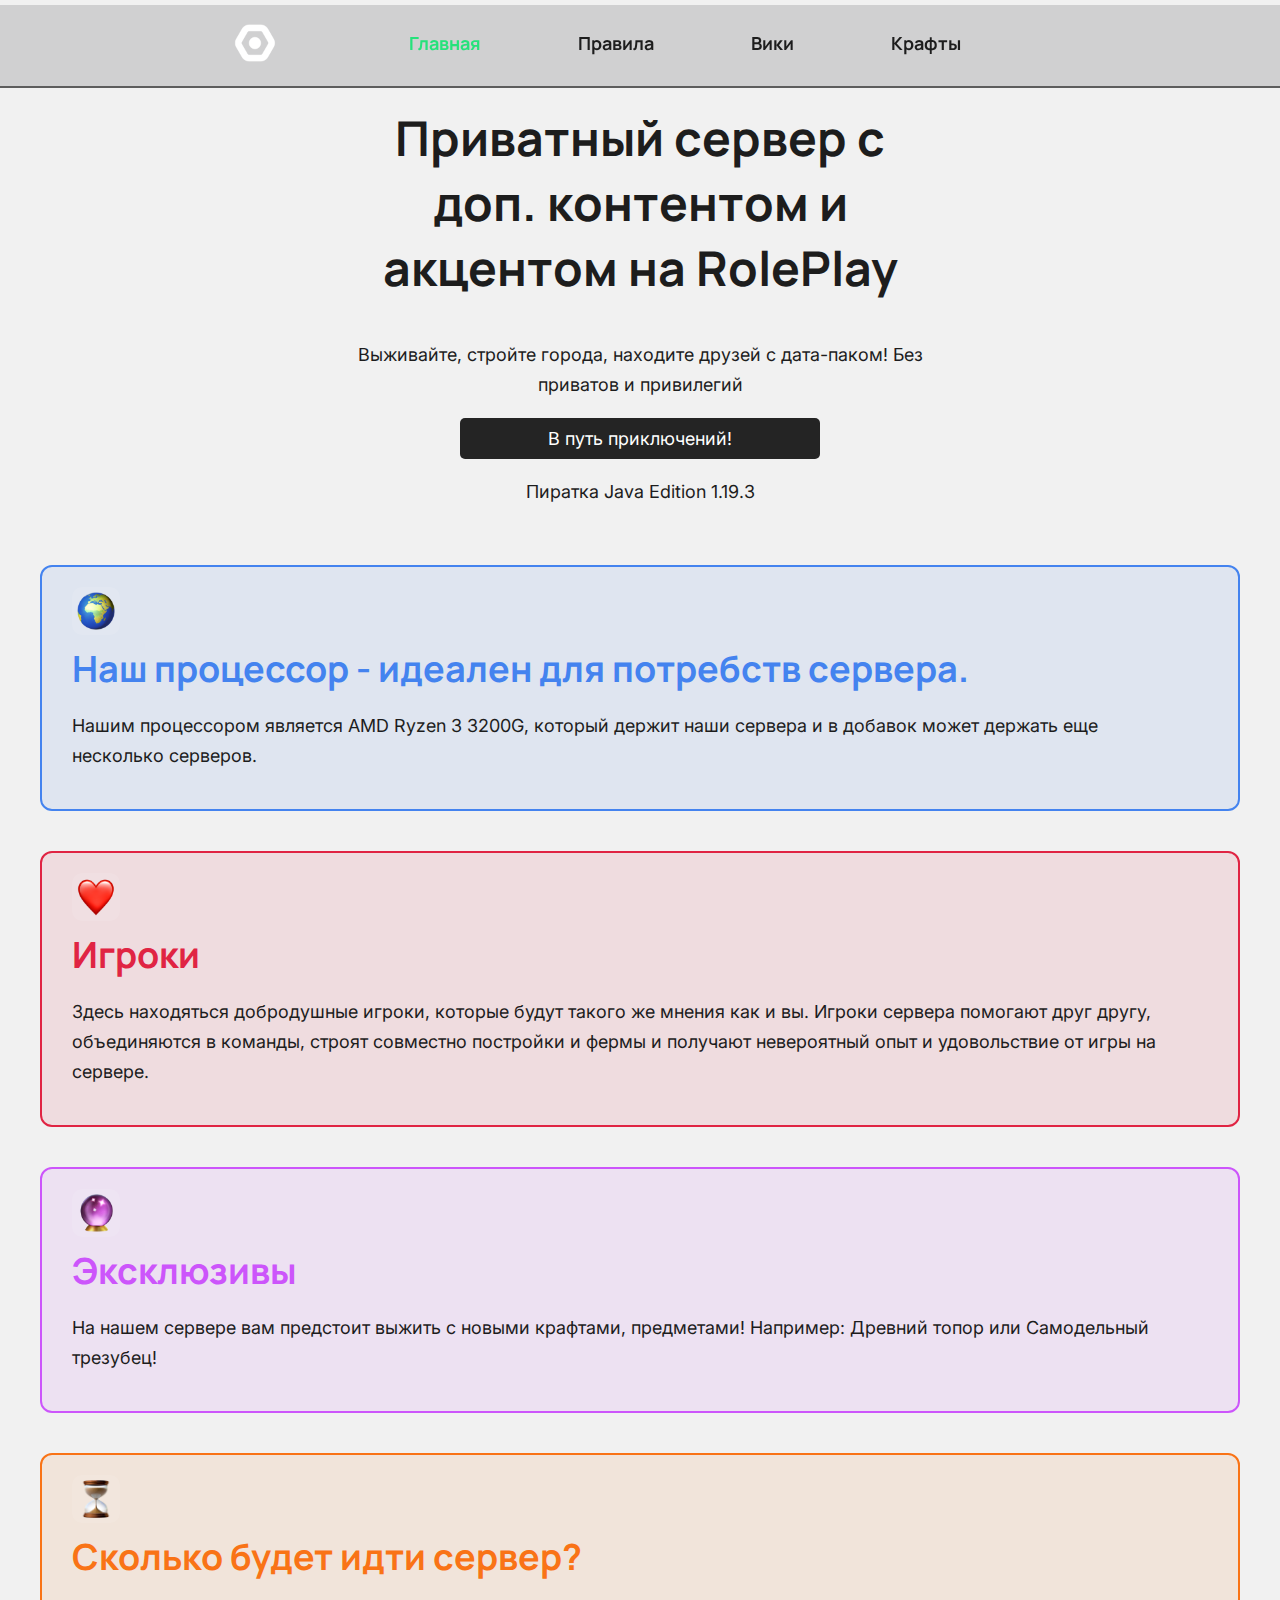
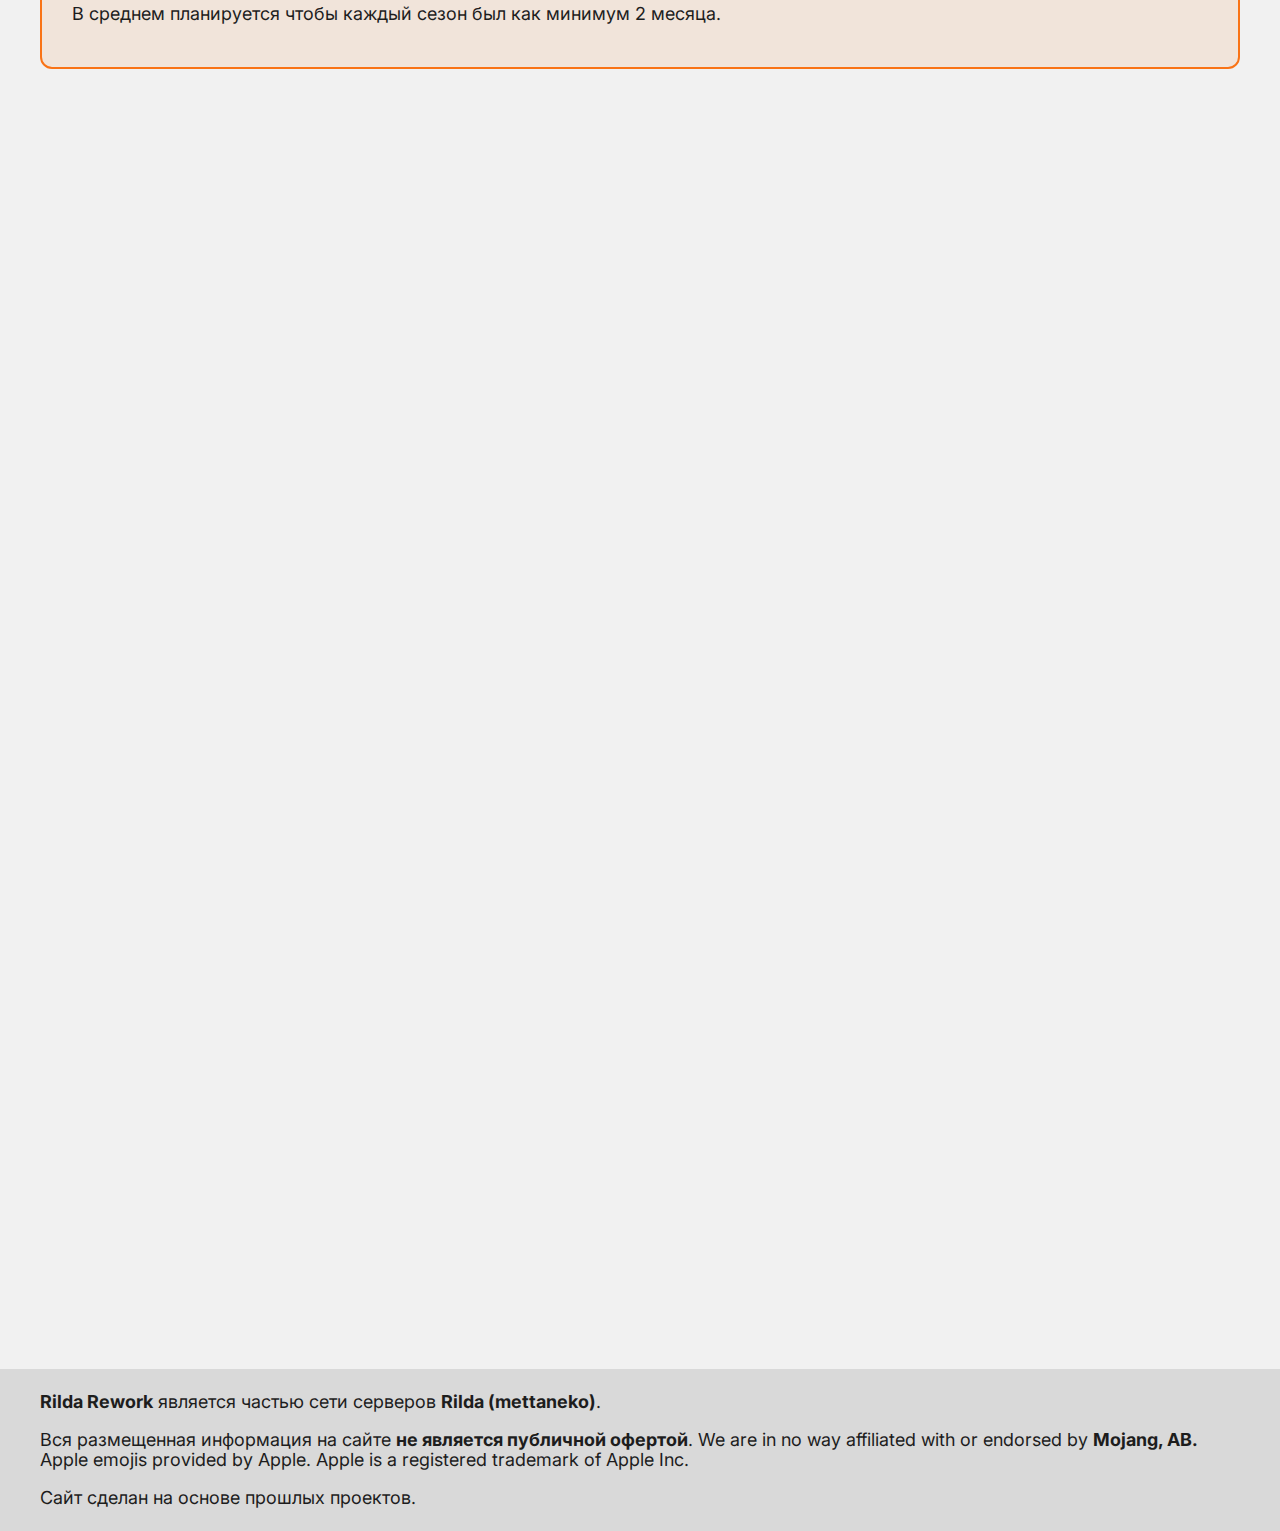
==== index.html @ 65abb3f5 "Update index.html" ====
<!DOCTYPE html>
<html lang="ru">
<head>
    <meta http-equiv="X-UA-Compatible" content="IE=edge">
    <meta name="viewport" content="width=device-width, initial-scale=1.0">
    <meta charset="UTF-8">
    <title>Приватный сервер • Rilda Rework</title>
    <meta name="description" content="Выживайте, стройте города, находите друзей с дата-паком! Без приватов и привилегий">
    <meta name="keywords" content="приватный приватные сервер сервера minecraft майнкрафт майнкрафту plasmo rp рпсервера рп датапак дата пак nautilus Rilda Rework mettaneko mttnk меттанеко мэттанеко">
    <link rel="shortcut icon" href="/img/it_2.ico" type="image/x-icon">
    <!--<link href="/css/darktheme.css" rel="stylesheet" id="theme-link">-->
    <link href="/css/darktheme.css" rel="stylesheet" id="theme-link">
</head>
<body>

    <header class="mainheader">
        <div class="container">
         
            <img class="logo" src="img/logo_dark.png">

          
          <nav class="mainnav">
              <ul>
                  <li><a href=" " class="text"><span>Главная</span></a></li>
                   
                  <li><a href="rules">Правила</a></li>
                  <li><a href="wiki">Вики</a></li>
                  <li><a href="crafts">Крафты</a></li>
                  <!--<button class="switchMode">Изменить тему</button>-->
              </ul>
          </nav>
        </div>
        <div id="prgsBar1"></div>
        <div id="prgsBar2"></div>
      </header>
    <main>
        <div class="containerC">
            <section>
                <h1 class="text" id="mainname">Приватный сервер с доп. контентом и акцентом на RolePlay</h1>
            
            <p class="text">Выживайте, стройте города, находите друзей с дата-паком! Без приватов и привилегий</p>
            <a href="https://discord.gg/9Wxq8nXWvS" class="btna">В путь приключений!</a>
            <p>Пиратка Java Edition 1.19.3</p>
            
        </section>
        </div>
        <div class="container">
            
        <section>
            <div class="containerD blue">
                <img src="/img/earth.png" class="sticker" alt="">
                <h2 class="bluetxt"><span>Наш процессор - идеален для потребств сервера.</span></h2>
            <p>Нашим процессором является AMD Ryzen 3 3200G, который держит наши сервера и в добавок может держать еще несколько серверов.</p>
            </div>
        </section>
        <section>
            <div class="containerD red">
                <img src="/img/heart.png" class="sticker" alt="">
            <h2 class="redtxt"><span>Игроки</span></h2>
            <p>Здесь находяться добродушные игроки, которые будут такого же мнения как и вы. Игроки сервера помогают друг другу, объединяются в команды, строят совместно постройки и фермы и получают невероятный опыт и удовольствие от игры на сервере.</p>
            </div>
        </section>
        <section>
            <div class="containerD purple">
                <img src="/img/crystal-ball.png" class="sticker" alt="">
            <h2 class="purpletxt"><span>Эксклюзивы</span></h2>
            <p>На нашем сервере вам предстоит выжить с новыми крафтами, предметами! Например: Древний топор или Самодельный трезубец!</p>
            </div>
        </section>
        <section>
            <div class="containerD orange">
                <img src="/img/hourglass.png" class="sticker" alt="">
            <h2 class="orangetxt"><span>Сколько будет идти сервер?</span></h2>
            <p>В среднем планируется чтобы каждый сезон был как минимум 2 месяца.</p>
            </div>
        </section>
        </div>
    </main>
    <footer class="fo0ter">
        <div class="container">
            
            <p><strong>Rilda Rework</strong> является частью сети серверов <strong>Rilda (mettaneko)</strong>.</p>
            <p>Вся размещенная информация на сайте <strong>не является публичной офертой</strong>. We are in no way affiliated with or endorsed by <strong>Mojang, AB.</strong> Apple emojis provided by Apple. Apple is a registered trademark of Apple Inc.</p>
            <p>Сайт сделан на основе прошлых проектов.</p>
        </div>
        
    </footer>
    <script src="/js/script.js"></script>
    <script src="/js/theme.js"></script>
</body>
</html>
---- css/darktheme.css ----
@import url('https://fonts.googleapis.com/css2?family=Inter:wght@400;600;700;800&family=Manrope:wght@400;600;700;800&display=swap');

/*

 body
*/
:root {
  --BG_0: #1d1d1d;
  --TXT_0: #f1f1f1;
  --FTR_0: #171717;
  --MENU_0:rgba(23, 23, 26, 0.55);
  --border:2px solid rgb(22, 22, 25);
  --ava: url(/img/logo_dark.png);
}
@media (prefers-color-scheme:light) {
    html:not(._dark) {
        --BG_0: #f1f1f1;
        --TXT_0: #1d1d1d;
        --FTR_0: #d9d9d9;
        --ava: url(/img/logo_light.png);
        --MENU_0: rgba(23, 23, 26, 0.15);
        --border: 2px solid rgb(93, 93, 93);
    }
}

body{
  margin: 0;
    padding-top: 85px;
  font-family: 'Inter', sans-serif;
  background-color: var(--BG_0);
}

  /*
  Прогресс Бар
  */
  #prgsBar1 {
    margin: auto;
    background-color: var(--BG_0);
    position: fixed;
    text-align: center;
    width: auto;
    height: 5px;
    top: 0;
    left: 0;
    right: 0;
  }
#prgsBar2 {
    border-radius: 4px;
    margin: auto;
    background-color: #36cd64;
    width: 0;
    position: fixed;
    text-align: center;
    height: 5px;
    top: 0;
    left: 0;
    right: 0;
  }  
  section{
    padding: 20px 0;
    position: relative;
  }
  /*
  Главная навигация
  */
  .mainnav>ul{
    display: flex;
    list-style: none;
    width: 770px;
    justify-content:space-evenly;
    align-items: center;
    font-weight: 700;
    font-family: 'Manrope', sans-serif;
}
.mainnav>ul li a{
    font-size: 18px;
    font-weight: 700;
    color: var(--TXT_0);
    text-decoration: none;
    transition: 0.1s;
    font-family: 'Manrope', sans-serif;
    border-radius: 8px;
    padding: 3px 8px;
}
.mainnav>ul li a:hover{
    color: #36cd64;
    background-color:rgba(255, 255, 255, 0.1);
}
.mainnav>ul li.active a{
    color: #36cd64;
}

.mainnav>ul li img{
  vertical-align: middle;
    
}

.mainnav>ul button{
  background-color: #1d1d1d;
  font-size: 16px;
  font-weight: 700;
  width: 180px;
  padding: 5px 5px;
  border-radius: 5px;
  border: none;
  cursor: pointer;
  color: var(--TXT_0);
  transition: 0.2s;
}

 /*
 Главный хеадер 
 */
  
  .mainheader{
    background-color: var(--MENU_0);
    padding: 15px 0;
      position: fixed;
      width: 100%;
      top: 0;
      left: 0;
      z-index: 1;
      backdrop-filter: blur(3px);
      border-bottom: var(--border);
  }
  .mainheader>.container{
    display: flex;
    align-items: center;
    justify-content:center;
}
.container{
  width: 1200px;
  margin: auto;
}
.containerC{
  width: 600px;
  margin: auto;
}
  
  
  /*
  Футер
  */
  footer {
    background-color: var(--FTR_0);
    margin-top: 100%;
    padding: 5px 0;
      height: 20%;
        width: 100%;
        bottom: 0;
        right: 0;
        
  }
  .fo0ter >div p{
    font-size: 18px;
    line-height: 20px;
    color: var(--TXT_0);
    text-align:left;
  }
  
  
  
  




  

  
/*  
  label{
      font-size: 16px;
      font-weight: 700;
      display: block;
      margin-bottom: 5px;
      color: #fff;
      
  }
  input[type="text"]{
      border-radius: 5px;
      border: 1px solid white;
      padding: 10px 15px;
      font-size: 16px;
      width: 360px;
      margin-bottom: 15px;
      display: block;
      color: #fff;
  }
*/





 /*
 Кнопки
 
button{
  background-color: #1a1a1a;
  font-size: 16px;
  font-weight: 700;
  width: 360px;
  padding: 10px 15px;
  border-radius: 5px;
  border: none;
  cursor: pointer;
  color: #fff;
  transition: 0.2s;
}
*/

.btna {
  display: block;
  text-align: center;
  margin: 15px auto;
  background-color: rgb(36, 36, 36);
  font-size: 18px;
  width: 360px;
  padding: 10px 15px;
  border-radius: 5px;
  text-decoration: none;
  color: #fff;
  transition: 0.2s;
}
.btna:hover {
  background-color: rgb(27, 174, 93);
}


.videoo {
  width: auto;
  height: auto;
  display: block;
  margin: 0 auto;
}



/*
текст и разделитель
*/
* {
    box-sizing: border-box;
  }

  h1{
    font-size: 48px;
    font-weight: 700;
    margin: 0 0 40px;
    text-align: center;
    color: var(--TXT_0);
    font-family: 'Manrope', sans-serif;
  }

hr {
    margin: 0px auto 0px auto;
    border: 2px solid #36cd64;
    max-width: 300px;
}
h2{
  font-size: 36px;
  font-weight: 700;
  margin: 0px;
  position: relative;
  color: var(--TXT_0);
  text-align: center;
  font-family: 'Manrope', sans-serif;
}

h3{
  font-size: 24px;
  font-weight: 600;
  margin: 10px 0 20px;
  color: var(--TXT_0);
  text-align: center;
  font-family: 'Manrope', sans-serif;
}
  
h4{
  font-size: 18px;
  font-weight: 700;
  color: var(--TXT_0);
  text-align: center;
  font-family: 'Manrope', sans-serif;
}

p{
  font-size: 18px;
  line-height: 30px;
  color: var(--TXT_0);
  text-align: center;
}



/*
 еще больше контейнеров! <3
*/

.containerD h3 {
  text-align: left;
  padding-left: 30px;
  padding-top: 5px;
}
.containerD h4 {
  text-align: left;
  padding-left: 30px;
  padding-top: 5px;
}

.containerD {
  width: 100%;
  height: 100%;
  border-radius: 12px;
  background-color: rgba(48, 48, 48,0.1);
  border: 1px solid rgba(48, 48, 48,0.25);
  align-content: center;
  cursor: default;
}


.containerD h2 {
  text-align: left;
  padding-left: 30px;
  padding-top: 5px;
  padding-bottom: 0px;
  margin-bottom: 0px;
}

.containerD p {
  text-align: left;
  padding-right: 55px;
  padding-left: 30px;
  padding-bottom: 20px;

}
.nopad p {
  text-align: left;
  padding-left: 30px;
  padding-bottom: 0px;

}
.containerD a {
  text-align: left;
  padding-left: 30px;
  padding-bottom: 30px;
  font-size: 18px;
  line-height: 30px;
  color: var(--TXT_0);
  font-family: 'Inter';
  text-decoration: none;
}

.containerD img {
  width: 48px;
  height: 48px;
  padding: 5px;
  margin-left: 30px;
  margin-bottom: 0px;
  margin-top: 20px;
  border-radius: 10px;
  background-color: rgba(255, 255, 255, 0.1);
}
.craft img {
  display: block;
  width: 400px;
  height: 200px;
  border-radius: 28px;
  margin-bottom: 20px;
}

.curspoint {
  cursor: pointer;
}

/*
декор текста
*/
.text span {
  color: #26e27b;
}

.orange {
  background-color: rgba(249, 115, 22,0.1);
  border: 2px solid rgba(249, 115, 22);
}
.red {
  background-color: rgba(224,36,67,0.1);
  border: 2px solid rgba(224,36,67);
}
.blue {
  background-color: rgba(68, 131, 239,0.1);
  border: 2px solid rgba(68, 131, 239);
}
.green {
  background-color: rgba(41,255,137, 0.1);
  border: 2px solid rgba(27, 174, 93);
}
.purple {
  background-color: rgba(204, 85, 251, 0.1);
  border: 2px solid rgba(204, 85, 251);
}
.orangetxt span {
  color: rgb(249, 115, 22);
}
.redtxt span{
  color: rgb(224,36,67);
}
.bluetxt span{
  color: rgb(68, 131, 239);
}
.greentxt span{
  color: rgb(39, 211, 116);
}
.greenback span{
  padding: 2px 10px;
  margin-right: 10px;
  border-radius: 8px;
  background-color: rgb(39, 211, 116);
  color: var(--TXT_0);
}
.greenback>h2 span{
  font-size: 15px;
}
.purpletxt span{
  color: rgb(204, 85, 251);
}


.mini{
  font-size: 15px;
}
.logo{
  width: 50px;
  height: 50px;
}

/*
Адаптация
*/

@media screen and (max-width: 1200px) {
  h1{
    font-size: 34px;
    font-weight: 700;
    margin: 0 0 40px;
    text-align: center;
    color: var(--TXT_0);
    font-family: 'Manrope', sans-serif;
  }

hr {
    margin: 0px auto 0px auto;
    border: 2px solid #36cd64;
    max-width: 300px;
}
h2{
  font-size: 30px;
  font-weight: 700;
  margin: 0 0 40px;
  position: relative;
  color: var(--TXT_0);
  text-align: center;
  font-family: 'Manrope';
}

h3{
  font-family: 'Manrope';
  font-size: 26px;
  font-weight: 600;
  margin: 10px 0 20px;
  color: var(--TXT_0);
  text-align: center;
}
  
h4{
  font-size: 22px;
  font-weight: 600;
  color: var(--TXT_0);
  text-align: center;
  font-family: 'Manrope';
}

p{
  font-size: 18px;
  line-height: 30px;
  color: var(--TXT_0);
  text-align: center;
  font-family: 'Inter';
}

.container{
  width: 600px;
  margin: auto;
}




.mainheader>.container{
    display: flex;
    justify-content: space-between;
    align-items: center;
}
.mainnav>ul{
    display: flex;
    list-style: none;
    width: 600px;

    font-weight: 700;
    font-family: 'Manrope', sans-serif;
}
.mainnav>ul li a{
    font-size: 16px;
    font-weight: 700;
    color: var(--TXT_0);
    text-decoration: none;
    transition: 0.1s;
    font-family: 'Manrope', sans-serif;
}
.mainnav>ul li a:hover{
    color: #36cd64;
}
.mainnav>ul li.active a{
    color: #36cd64;
}

.mainnav>ul li img{
    vertical-align: middle;
    
}


}

@media screen and (max-width: 600px) {
  .craft img {
    display: block;
    width: 300px;
    height: 150px;
    border-radius: 28px;
    margin-bottom: 20px;
  }
  h1{
    font-size: 26px;
    font-weight: 700;
    margin: 0 0 40px;
    text-align: center;
    color: var(--TXT_0);
    font-family: 'Manrope', sans-serif;
  }

hr {
    margin: 0px auto 0px auto;
    border: 2px solid #36cd64;
    max-width: 300px;
}
h2{
  font-size: 20px;
  font-weight: 700;
  margin: 0 0 40px;
  position: relative;
  color: var(--TXT_0);
  text-align: center;
  font-family: 'Manrope', sans-serif;
}

h3{
  font-size: 23px;
  font-weight: 600;
  margin: 10px 0 20px;
  color: var(--TXT_0);
  text-align: center;
  font-family: 'Manrope', sans-serif;
}
  
h4{
  font-size: 12px;
  font-weight: 600;
  color: var(--TXT_0);
  text-align: center;
  font-family: 'Manrope', sans-serif;
}

p{
  font-size: 18px;
  line-height: 30px;
  color: var(--TXT_0);
  text-align: center;
  font-family: 'Inter';
}

.container{
  width: 400px;
  margin: auto;
}




.mainheader>.container{
    display: flex;
    justify-content: space-between;
    align-items: center;
}
.mainnav>ul{
    display: flex;
    list-style: none;
    width: 300px;

    font-weight: 700;
    font-family: 'Manrope', sans-serif;
}
.mainnav>ul li a{
    font-size: 16px;
    font-weight: 700;
    color: var(--TXT_0);
    text-decoration: none;
    transition: 0.1s;
    font-family: 'Manrope', sans-serif;
}
.mainnav>ul li a:hover{
    color: #36cd64;
}
.mainnav>ul li.active a{
    color: #36cd64;
}

.mainnav>ul li img{
    vertical-align: middle;
    
}

.containerC{
  width: 400px;
  margin: auto;
}
.fo0ter >div p{
  font-size: 12px;
  line-height: 15px;
  color: #fff;
  text-align:left;
}

.mini{
  font-size: 12px;
}

.btna {
  display: block;
  text-align: center;
  margin: 15px auto;
  background-color: rgb(36, 36, 36);
  font-size: 16px;
  width: 200px;
  padding: 10px 15px;
  border-radius: 5px;
  text-decoration: none;
  color: #fff;
  transition: 0.2s;
}
}

@media screen and (max-width: 400px) {
  h1{
    font-size: 26px;
    font-weight: 700;
    margin: 0 0 40px;
    text-align: center;
    color: var(--TXT_0);
    font-family: 'Manrope', sans-serif;
  }
  .containerC{
    width: 350px;
    margin: auto;
  }
hr {
    margin: 0px auto 0px auto;
    border: 2px solid #36cd64;
    max-width: 300px;
}
h2{
  font-size: 20px;
  font-weight: 700;
  margin: 0 0 40px;
  position: relative;
  color: var(--TXT_0);
  text-align: center;
  font-family: 'Manrope', sans-serif;
}

h3{
  font-size: 23px;
  font-weight: 600;
  margin: 10px 0 20px;
  color: var(--TXT_0);
  text-align: center;
  font-family: 'Manrope', sans-serif;
}
  
h4{
  font-size: 12px;
  font-weight: 600;
  color: var(--TXT_0);
  text-align: center;
  font-family: 'Manrope', sans-serif;
}

p{
  font-size: 16px;
  line-height: 30px;
  color: var(--TXT_0);
  text-align: center;
  font-family: 'Inter';
}

.container{
  width: 350px;
  margin: auto;
}




.mainheader>.container{
    display: flex;
    justify-content: space-between;
    align-items: center;
}
.mainnav>ul{
    display: flex;
    list-style: none;
    width: 300px;

    font-weight: 700;
    font-family: 'Manrope', sans-serif;
}
.mainnav>ul li a{
    font-size: 16px;
    font-weight: 700;
    color: var(--TXT_0);
    text-decoration: none;
    transition: 0.1s;
    font-family: 'Manrope', sans-serif;
}
.mainnav>ul li a:hover{
    color: #36cd64;
}
.mainnav>ul li.active a{
    color: #36cd64;
}

.mainnav>ul li img{
    vertical-align: middle;
    
}


.fo0ter >div p{
  font-size: 12px;
  line-height: 15px;
  color: #fff;
  text-align:left;
}

.mini{
  font-size: 12px;
}

.btna {
  display: block;
  text-align: center;
  margin: 15px auto;
  background-color: rgb(36, 36, 36);
  font-size: 16px;
  width: 200px;
  padding: 10px 15px;
  border-radius: 5px;
  text-decoration: none;
  color: #fff;
  transition: 0.2s;
}
}


@media screen and (max-width: 200px) {
  h1{
    font-size: 16px;
    font-weight: 700;
    margin: 0 0 40px;
    text-align: center;
    color: var(--TXT_0);
    font-family: 'Manrope', sans-serif;
  }
  .mini{
    font-size: 8px;
  }
hr {
    margin: 0px auto 0px auto;
    border: 2px solid #36cd64;
    max-width: 300px;
}
h2{
  font-size: 12px;
  font-weight: 700;
  margin: 0 0 40px;
  position: relative;
  color: var(--TXT_0);
  text-align: center;
  font-family: 'Manrope', sans-serif;
}

h3{
  font-size: 10px;
  font-weight: 600;
  margin: 10px 0 20px;
  color: var(--TXT_0);
  text-align: center;
  font-family: 'Manrope', sans-serif;
}
  
h4{
  font-size: 12px;
  font-weight: 600;
  color: var(--TXT_0);
  text-align: center;
  font-family: 'Manrope', sans-serif;
}

p{
  font-size: 8px;
  line-height: 10px;
  color: var(--TXT_0);
  text-align: center;
}

.container{
  width: 100px;
  margin: auto;
}

.fo0ter >div p{
  font-size: 8px;
  line-height: 10px;
  color: #fff;
  text-align:left;
}
.containerC{
  width: 100px;
  margin: auto;
}
}
---- css/darktheme.css ----
@import url('https://fonts.googleapis.com/css2?family=Inter:wght@400;600;700;800&family=Manrope:wght@400;600;700;800&display=swap');

/*

 body
*/
:root {
  --BG_0: #1d1d1d;
  --TXT_0: #f1f1f1;
  --FTR_0: #171717;
  --MENU_0:rgba(23, 23, 26, 0.55);
  --border:2px solid rgb(22, 22, 25);
  --ava: url(/img/logo_dark.png);
}
@media (prefers-color-scheme:light) {
    html:not(._dark) {
        --BG_0: #f1f1f1;
        --TXT_0: #1d1d1d;
        --FTR_0: #d9d9d9;
        --ava: url(/img/logo_light.png);
        --MENU_0: rgba(23, 23, 26, 0.15);
        --border: 2px solid rgb(93, 93, 93);
    }
}

body{
  margin: 0;
    padding-top: 85px;
  font-family: 'Inter', sans-serif;
  background-color: var(--BG_0);
}

  /*
  Прогресс Бар
  */
  #prgsBar1 {
    margin: auto;
    background-color: var(--BG_0);
    position: fixed;
    text-align: center;
    width: auto;
    height: 5px;
    top: 0;
    left: 0;
    right: 0;
  }
#prgsBar2 {
    border-radius: 4px;
    margin: auto;
    background-color: #36cd64;
    width: 0;
    position: fixed;
    text-align: center;
    height: 5px;
    top: 0;
    left: 0;
    right: 0;
  }  
  section{
    padding: 20px 0;
    position: relative;
  }
  /*
  Главная навигация
  */
  .mainnav>ul{
    display: flex;
    list-style: none;
    width: 770px;
    justify-content:space-evenly;
    align-items: center;
    font-weight: 700;
    font-family: 'Manrope', sans-serif;
}
.mainnav>ul li a{
    font-size: 18px;
    font-weight: 700;
    color: var(--TXT_0);
    text-decoration: none;
    transition: 0.1s;
    font-family: 'Manrope', sans-serif;
    border-radius: 8px;
    padding: 3px 8px;
}
.mainnav>ul li a:hover{
    color: #36cd64;
    background-color:rgba(255, 255, 255, 0.1);
}
.mainnav>ul li.active a{
    color: #36cd64;
}

.mainnav>ul li img{
  vertical-align: middle;
    
}

.mainnav>ul button{
  background-color: #1d1d1d;
  font-size: 16px;
  font-weight: 700;
  width: 180px;
  padding: 5px 5px;
  border-radius: 5px;
  border: none;
  cursor: pointer;
  color: var(--TXT_0);
  transition: 0.2s;
}

 /*
 Главный хеадер 
 */
  
  .mainheader{
    background-color: var(--MENU_0);
    padding: 15px 0;
      position: fixed;
      width: 100%;
      top: 0;
      left: 0;
      z-index: 1;
      backdrop-filter: blur(3px);
      border-bottom: var(--border);
  }
  .mainheader>.container{
    display: flex;
    align-items: center;
    justify-content:center;
}
.container{
  width: 1200px;
  margin: auto;
}
.containerC{
  width: 600px;
  margin: auto;
}
  
  
  /*
  Футер
  */
  footer {
    background-color: var(--FTR_0);
    margin-top: 100%;
    padding: 5px 0;
      height: 20%;
        width: 100%;
        bottom: 0;
        right: 0;
        
  }
  .fo0ter >div p{
    font-size: 18px;
    line-height: 20px;
    color: var(--TXT_0);
    text-align:left;
  }
  
  
  
  




  

  
/*  
  label{
      font-size: 16px;
      font-weight: 700;
      display: block;
      margin-bottom: 5px;
      color: #fff;
      
  }
  input[type="text"]{
      border-radius: 5px;
      border: 1px solid white;
      padding: 10px 15px;
      font-size: 16px;
      width: 360px;
      margin-bottom: 15px;
      display: block;
      color: #fff;
  }
*/





 /*
 Кнопки
 
button{
  background-color: #1a1a1a;
  font-size: 16px;
  font-weight: 700;
  width: 360px;
  padding: 10px 15px;
  border-radius: 5px;
  border: none;
  cursor: pointer;
  color: #fff;
  transition: 0.2s;
}
*/

.btna {
  display: block;
  text-align: center;
  margin: 15px auto;
  background-color: rgb(36, 36, 36);
  font-size: 18px;
  width: 360px;
  padding: 10px 15px;
  border-radius: 5px;
  text-decoration: none;
  color: #fff;
  transition: 0.2s;
}
.btna:hover {
  background-color: rgb(27, 174, 93);
}


.videoo {
  width: auto;
  height: auto;
  display: block;
  margin: 0 auto;
}



/*
текст и разделитель
*/
* {
    box-sizing: border-box;
  }

  h1{
    font-size: 48px;
    font-weight: 700;
    margin: 0 0 40px;
    text-align: center;
    color: var(--TXT_0);
    font-family: 'Manrope', sans-serif;
  }

hr {
    margin: 0px auto 0px auto;
    border: 2px solid #36cd64;
    max-width: 300px;
}
h2{
  font-size: 36px;
  font-weight: 700;
  margin: 0px;
  position: relative;
  color: var(--TXT_0);
  text-align: center;
  font-family: 'Manrope', sans-serif;
}

h3{
  font-size: 24px;
  font-weight: 600;
  margin: 10px 0 20px;
  color: var(--TXT_0);
  text-align: center;
  font-family: 'Manrope', sans-serif;
}
  
h4{
  font-size: 18px;
  font-weight: 700;
  color: var(--TXT_0);
  text-align: center;
  font-family: 'Manrope', sans-serif;
}

p{
  font-size: 18px;
  line-height: 30px;
  color: var(--TXT_0);
  text-align: center;
}



/*
 еще больше контейнеров! <3
*/

.containerD h3 {
  text-align: left;
  padding-left: 30px;
  padding-top: 5px;
}
.containerD h4 {
  text-align: left;
  padding-left: 30px;
  padding-top: 5px;
}

.containerD {
  width: 100%;
  height: 100%;
  border-radius: 12px;
  background-color: rgba(48, 48, 48,0.1);
  border: 1px solid rgba(48, 48, 48,0.25);
  align-content: center;
  cursor: default;
}


.containerD h2 {
  text-align: left;
  padding-left: 30px;
  padding-top: 5px;
  padding-bottom: 0px;
  margin-bottom: 0px;
}

.containerD p {
  text-align: left;
  padding-right: 55px;
  padding-left: 30px;
  padding-bottom: 20px;

}
.nopad p {
  text-align: left;
  padding-left: 30px;
  padding-bottom: 0px;

}
.containerD a {
  text-align: left;
  padding-left: 30px;
  padding-bottom: 30px;
  font-size: 18px;
  line-height: 30px;
  color: var(--TXT_0);
  font-family: 'Inter';
  text-decoration: none;
}

.containerD img {
  width: 48px;
  height: 48px;
  padding: 5px;
  margin-left: 30px;
  margin-bottom: 0px;
  margin-top: 20px;
  border-radius: 10px;
  background-color: rgba(255, 255, 255, 0.1);
}
.craft img {
  display: block;
  width: 400px;
  height: 200px;
  border-radius: 28px;
  margin-bottom: 20px;
}

.curspoint {
  cursor: pointer;
}

/*
декор текста
*/
.text span {
  color: #26e27b;
}

.orange {
  background-color: rgba(249, 115, 22,0.1);
  border: 2px solid rgba(249, 115, 22);
}
.red {
  background-color: rgba(224,36,67,0.1);
  border: 2px solid rgba(224,36,67);
}
.blue {
  background-color: rgba(68, 131, 239,0.1);
  border: 2px solid rgba(68, 131, 239);
}
.green {
  background-color: rgba(41,255,137, 0.1);
  border: 2px solid rgba(27, 174, 93);
}
.purple {
  background-color: rgba(204, 85, 251, 0.1);
  border: 2px solid rgba(204, 85, 251);
}
.orangetxt span {
  color: rgb(249, 115, 22);
}
.redtxt span{
  color: rgb(224,36,67);
}
.bluetxt span{
  color: rgb(68, 131, 239);
}
.greentxt span{
  color: rgb(39, 211, 116);
}
.greenback span{
  padding: 2px 10px;
  margin-right: 10px;
  border-radius: 8px;
  background-color: rgb(39, 211, 116);
  color: var(--TXT_0);
}
.greenback>h2 span{
  font-size: 15px;
}
.purpletxt span{
  color: rgb(204, 85, 251);
}


.mini{
  font-size: 15px;
}
.logo{
  width: 50px;
  height: 50px;
}

/*
Адаптация
*/

@media screen and (max-width: 1200px) {
  h1{
    font-size: 34px;
    font-weight: 700;
    margin: 0 0 40px;
    text-align: center;
    color: var(--TXT_0);
    font-family: 'Manrope', sans-serif;
  }

hr {
    margin: 0px auto 0px auto;
    border: 2px solid #36cd64;
    max-width: 300px;
}
h2{
  font-size: 30px;
  font-weight: 700;
  margin: 0 0 40px;
  position: relative;
  color: var(--TXT_0);
  text-align: center;
  font-family: 'Manrope';
}

h3{
  font-family: 'Manrope';
  font-size: 26px;
  font-weight: 600;
  margin: 10px 0 20px;
  color: var(--TXT_0);
  text-align: center;
}
  
h4{
  font-size: 22px;
  font-weight: 600;
  color: var(--TXT_0);
  text-align: center;
  font-family: 'Manrope';
}

p{
  font-size: 18px;
  line-height: 30px;
  color: var(--TXT_0);
  text-align: center;
  font-family: 'Inter';
}

.container{
  width: 600px;
  margin: auto;
}




.mainheader>.container{
    display: flex;
    justify-content: space-between;
    align-items: center;
}
.mainnav>ul{
    display: flex;
    list-style: none;
    width: 600px;

    font-weight: 700;
    font-family: 'Manrope', sans-serif;
}
.mainnav>ul li a{
    font-size: 16px;
    font-weight: 700;
    color: var(--TXT_0);
    text-decoration: none;
    transition: 0.1s;
    font-family: 'Manrope', sans-serif;
}
.mainnav>ul li a:hover{
    color: #36cd64;
}
.mainnav>ul li.active a{
    color: #36cd64;
}

.mainnav>ul li img{
    vertical-align: middle;
    
}


}

@media screen and (max-width: 600px) {
  .craft img {
    display: block;
    width: 300px;
    height: 150px;
    border-radius: 28px;
    margin-bottom: 20px;
  }
  h1{
    font-size: 26px;
    font-weight: 700;
    margin: 0 0 40px;
    text-align: center;
    color: var(--TXT_0);
    font-family: 'Manrope', sans-serif;
  }

hr {
    margin: 0px auto 0px auto;
    border: 2px solid #36cd64;
    max-width: 300px;
}
h2{
  font-size: 20px;
  font-weight: 700;
  margin: 0 0 40px;
  position: relative;
  color: var(--TXT_0);
  text-align: center;
  font-family: 'Manrope', sans-serif;
}

h3{
  font-size: 23px;
  font-weight: 600;
  margin: 10px 0 20px;
  color: var(--TXT_0);
  text-align: center;
  font-family: 'Manrope', sans-serif;
}
  
h4{
  font-size: 12px;
  font-weight: 600;
  color: var(--TXT_0);
  text-align: center;
  font-family: 'Manrope', sans-serif;
}

p{
  font-size: 18px;
  line-height: 30px;
  color: var(--TXT_0);
  text-align: center;
  font-family: 'Inter';
}

.container{
  width: 400px;
  margin: auto;
}




.mainheader>.container{
    display: flex;
    justify-content: space-between;
    align-items: center;
}
.mainnav>ul{
    display: flex;
    list-style: none;
    width: 300px;

    font-weight: 700;
    font-family: 'Manrope', sans-serif;
}
.mainnav>ul li a{
    font-size: 16px;
    font-weight: 700;
    color: var(--TXT_0);
    text-decoration: none;
    transition: 0.1s;
    font-family: 'Manrope', sans-serif;
}
.mainnav>ul li a:hover{
    color: #36cd64;
}
.mainnav>ul li.active a{
    color: #36cd64;
}

.mainnav>ul li img{
    vertical-align: middle;
    
}

.containerC{
  width: 400px;
  margin: auto;
}
.fo0ter >div p{
  font-size: 12px;
  line-height: 15px;
  color: #fff;
  text-align:left;
}

.mini{
  font-size: 12px;
}

.btna {
  display: block;
  text-align: center;
  margin: 15px auto;
  background-color: rgb(36, 36, 36);
  font-size: 16px;
  width: 200px;
  padding: 10px 15px;
  border-radius: 5px;
  text-decoration: none;
  color: #fff;
  transition: 0.2s;
}
}

@media screen and (max-width: 400px) {
  h1{
    font-size: 26px;
    font-weight: 700;
    margin: 0 0 40px;
    text-align: center;
    color: var(--TXT_0);
    font-family: 'Manrope', sans-serif;
  }
  .containerC{
    width: 350px;
    margin: auto;
  }
hr {
    margin: 0px auto 0px auto;
    border: 2px solid #36cd64;
    max-width: 300px;
}
h2{
  font-size: 20px;
  font-weight: 700;
  margin: 0 0 40px;
  position: relative;
  color: var(--TXT_0);
  text-align: center;
  font-family: 'Manrope', sans-serif;
}

h3{
  font-size: 23px;
  font-weight: 600;
  margin: 10px 0 20px;
  color: var(--TXT_0);
  text-align: center;
  font-family: 'Manrope', sans-serif;
}
  
h4{
  font-size: 12px;
  font-weight: 600;
  color: var(--TXT_0);
  text-align: center;
  font-family: 'Manrope', sans-serif;
}

p{
  font-size: 16px;
  line-height: 30px;
  color: var(--TXT_0);
  text-align: center;
  font-family: 'Inter';
}

.container{
  width: 350px;
  margin: auto;
}




.mainheader>.container{
    display: flex;
    justify-content: space-between;
    align-items: center;
}
.mainnav>ul{
    display: flex;
    list-style: none;
    width: 300px;

    font-weight: 700;
    font-family: 'Manrope', sans-serif;
}
.mainnav>ul li a{
    font-size: 16px;
    font-weight: 700;
    color: var(--TXT_0);
    text-decoration: none;
    transition: 0.1s;
    font-family: 'Manrope', sans-serif;
}
.mainnav>ul li a:hover{
    color: #36cd64;
}
.mainnav>ul li.active a{
    color: #36cd64;
}

.mainnav>ul li img{
    vertical-align: middle;
    
}


.fo0ter >div p{
  font-size: 12px;
  line-height: 15px;
  color: #fff;
  text-align:left;
}

.mini{
  font-size: 12px;
}

.btna {
  display: block;
  text-align: center;
  margin: 15px auto;
  background-color: rgb(36, 36, 36);
  font-size: 16px;
  width: 200px;
  padding: 10px 15px;
  border-radius: 5px;
  text-decoration: none;
  color: #fff;
  transition: 0.2s;
}
}


@media screen and (max-width: 200px) {
  h1{
    font-size: 16px;
    font-weight: 700;
    margin: 0 0 40px;
    text-align: center;
    color: var(--TXT_0);
    font-family: 'Manrope', sans-serif;
  }
  .mini{
    font-size: 8px;
  }
hr {
    margin: 0px auto 0px auto;
    border: 2px solid #36cd64;
    max-width: 300px;
}
h2{
  font-size: 12px;
  font-weight: 700;
  margin: 0 0 40px;
  position: relative;
  color: var(--TXT_0);
  text-align: center;
  font-family: 'Manrope', sans-serif;
}

h3{
  font-size: 10px;
  font-weight: 600;
  margin: 10px 0 20px;
  color: var(--TXT_0);
  text-align: center;
  font-family: 'Manrope', sans-serif;
}
  
h4{
  font-size: 12px;
  font-weight: 600;
  color: var(--TXT_0);
  text-align: center;
  font-family: 'Manrope', sans-serif;
}

p{
  font-size: 8px;
  line-height: 10px;
  color: var(--TXT_0);
  text-align: center;
}

.container{
  width: 100px;
  margin: auto;
}

.fo0ter >div p{
  font-size: 8px;
  line-height: 10px;
  color: #fff;
  text-align:left;
}
.containerC{
  width: 100px;
  margin: auto;
}
}
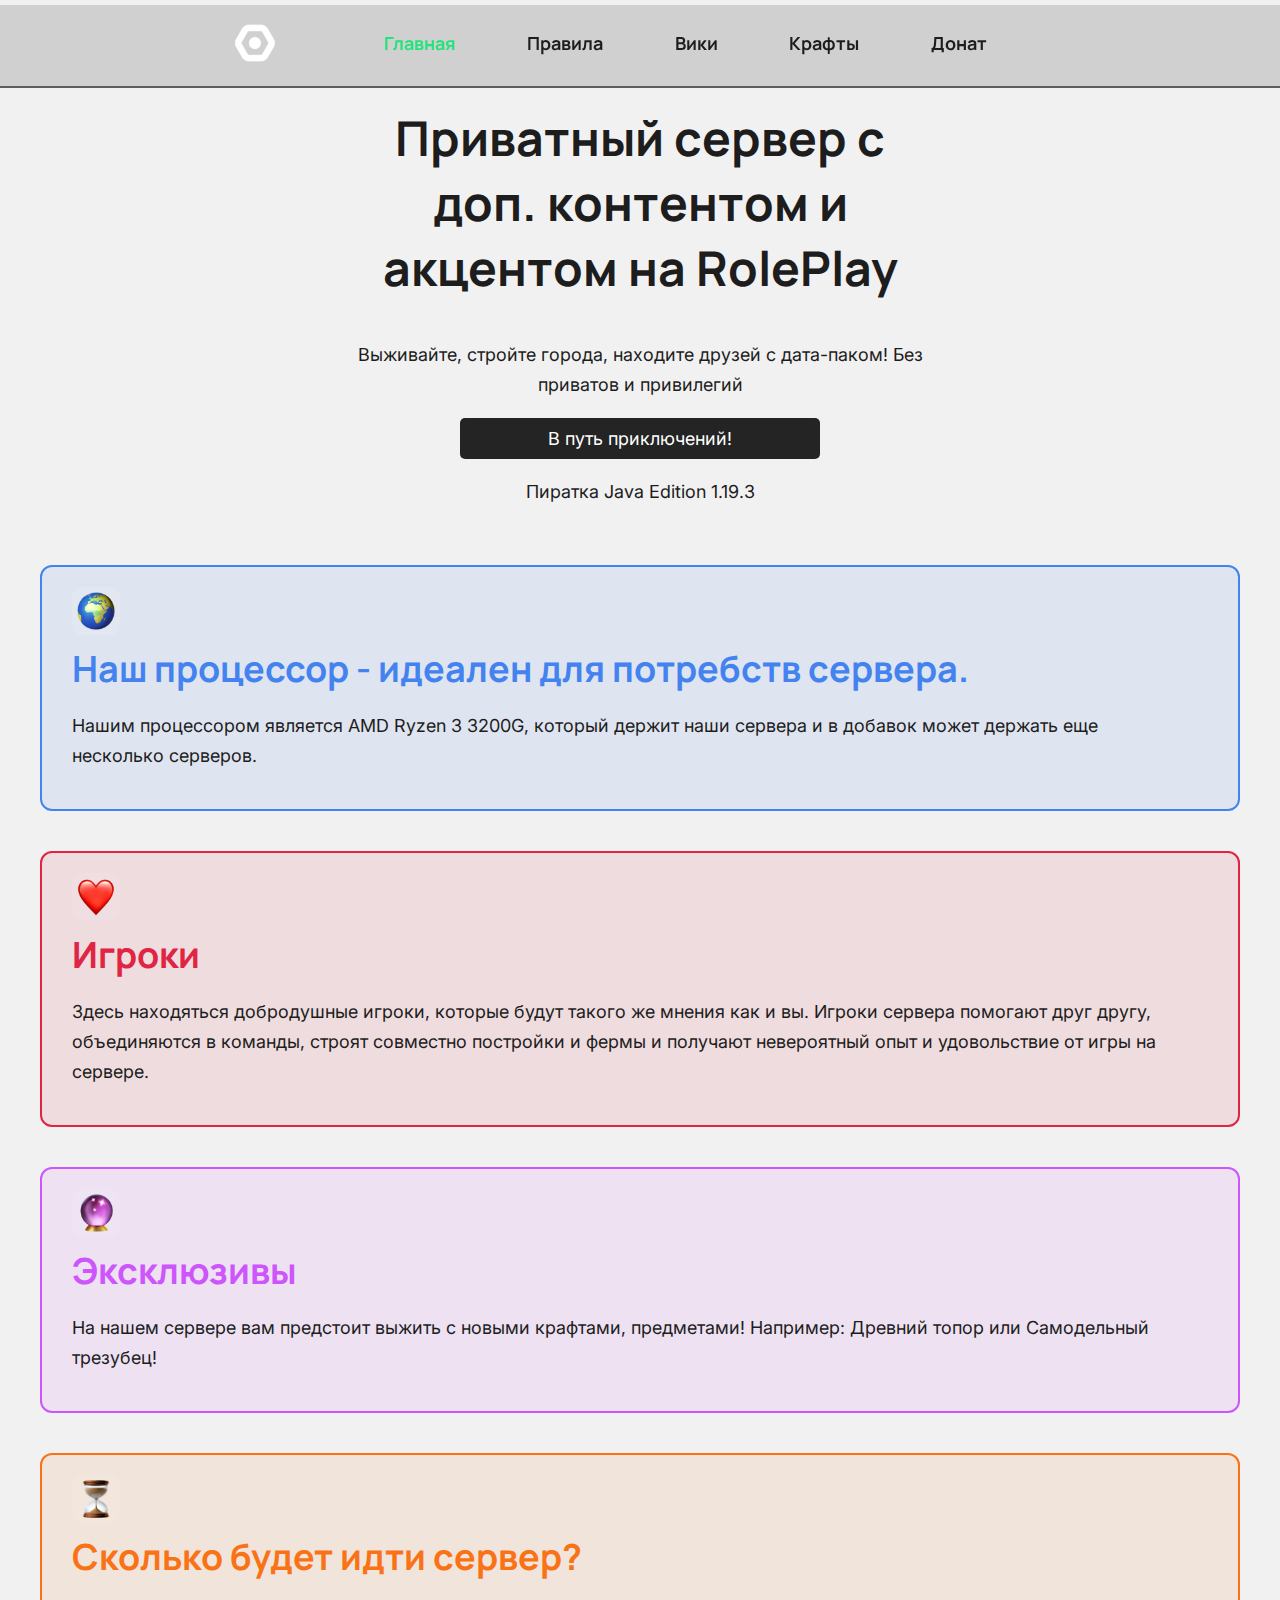
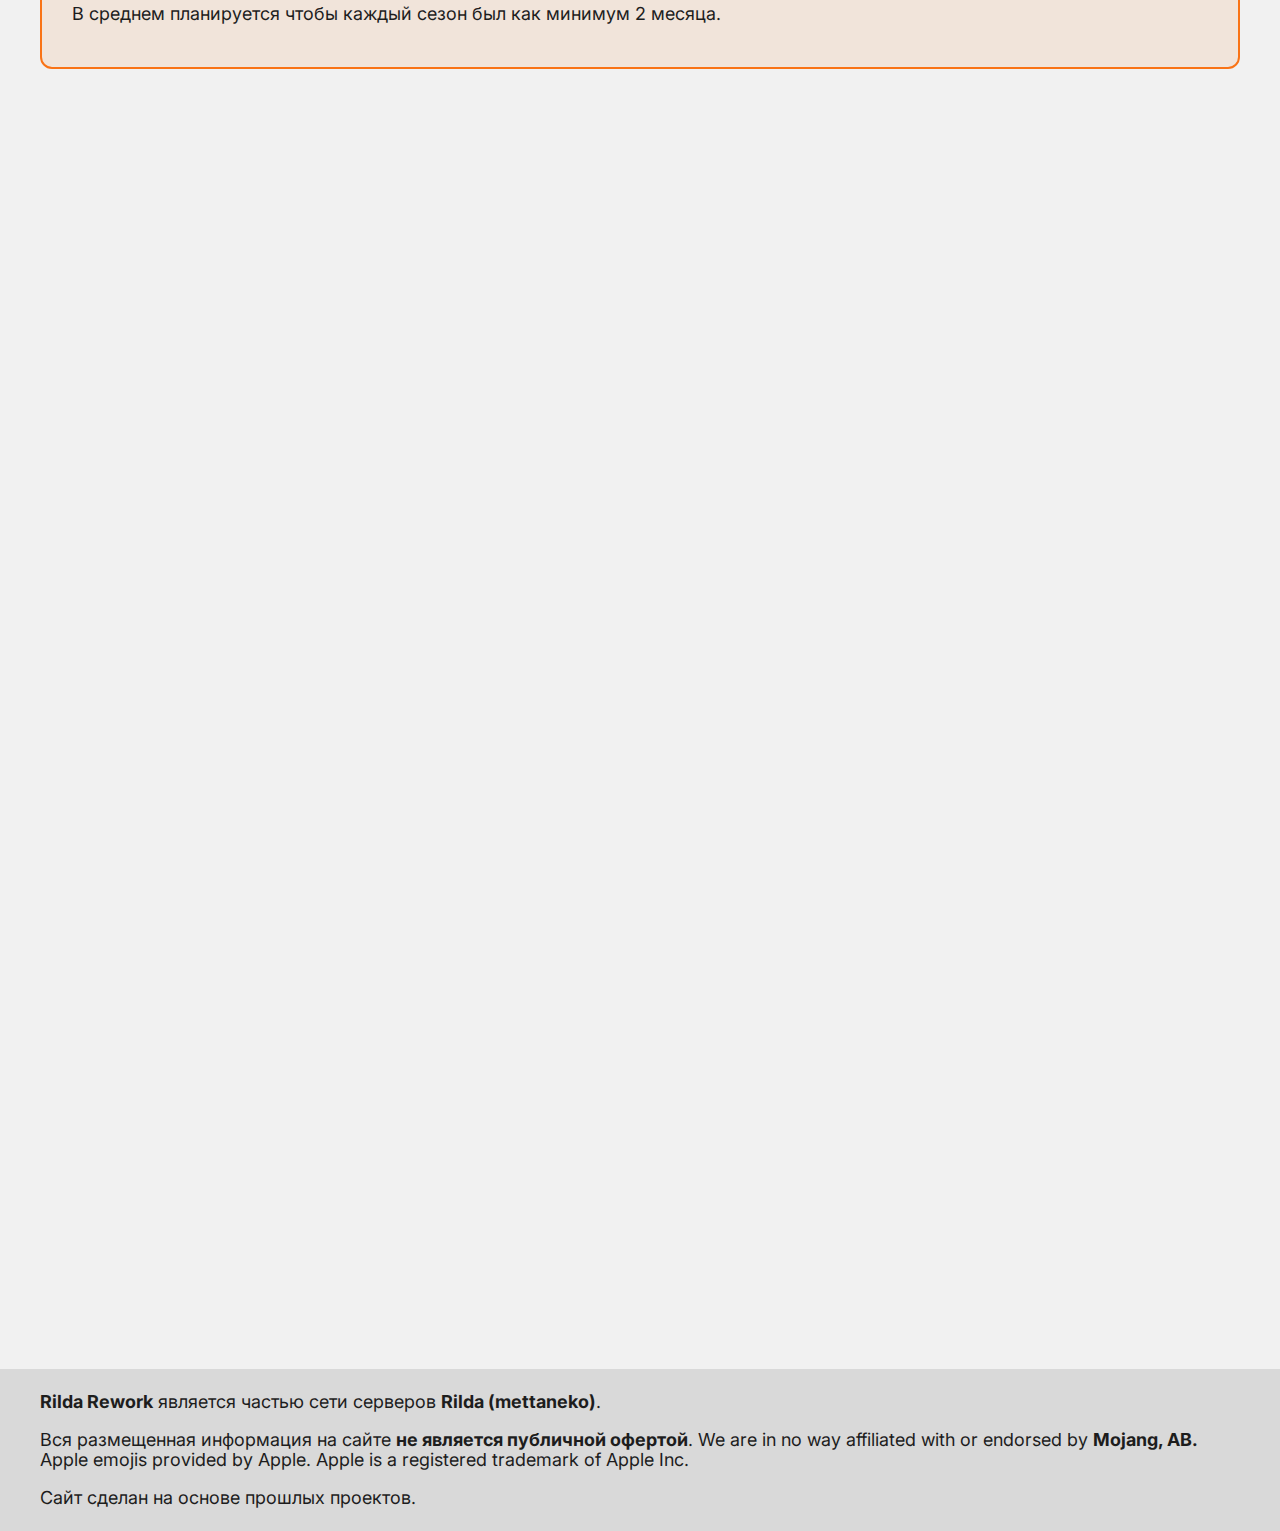
==== commit 604cad43: "Update index.html" ====
--- a/index.html
+++ b/index.html
@@ -26,6 +26,7 @@
                   <li><a href="rules">Правила</a></li>
                   <li><a href="wiki">Вики</a></li>
                   <li><a href="crafts">Крафты</a></li>
+                  <li><a href="https://donate.mettaneko.fun/">Донат</a></li>
                   <!--<button class="switchMode">Изменить тему</button>-->
               </ul>
           </nav>
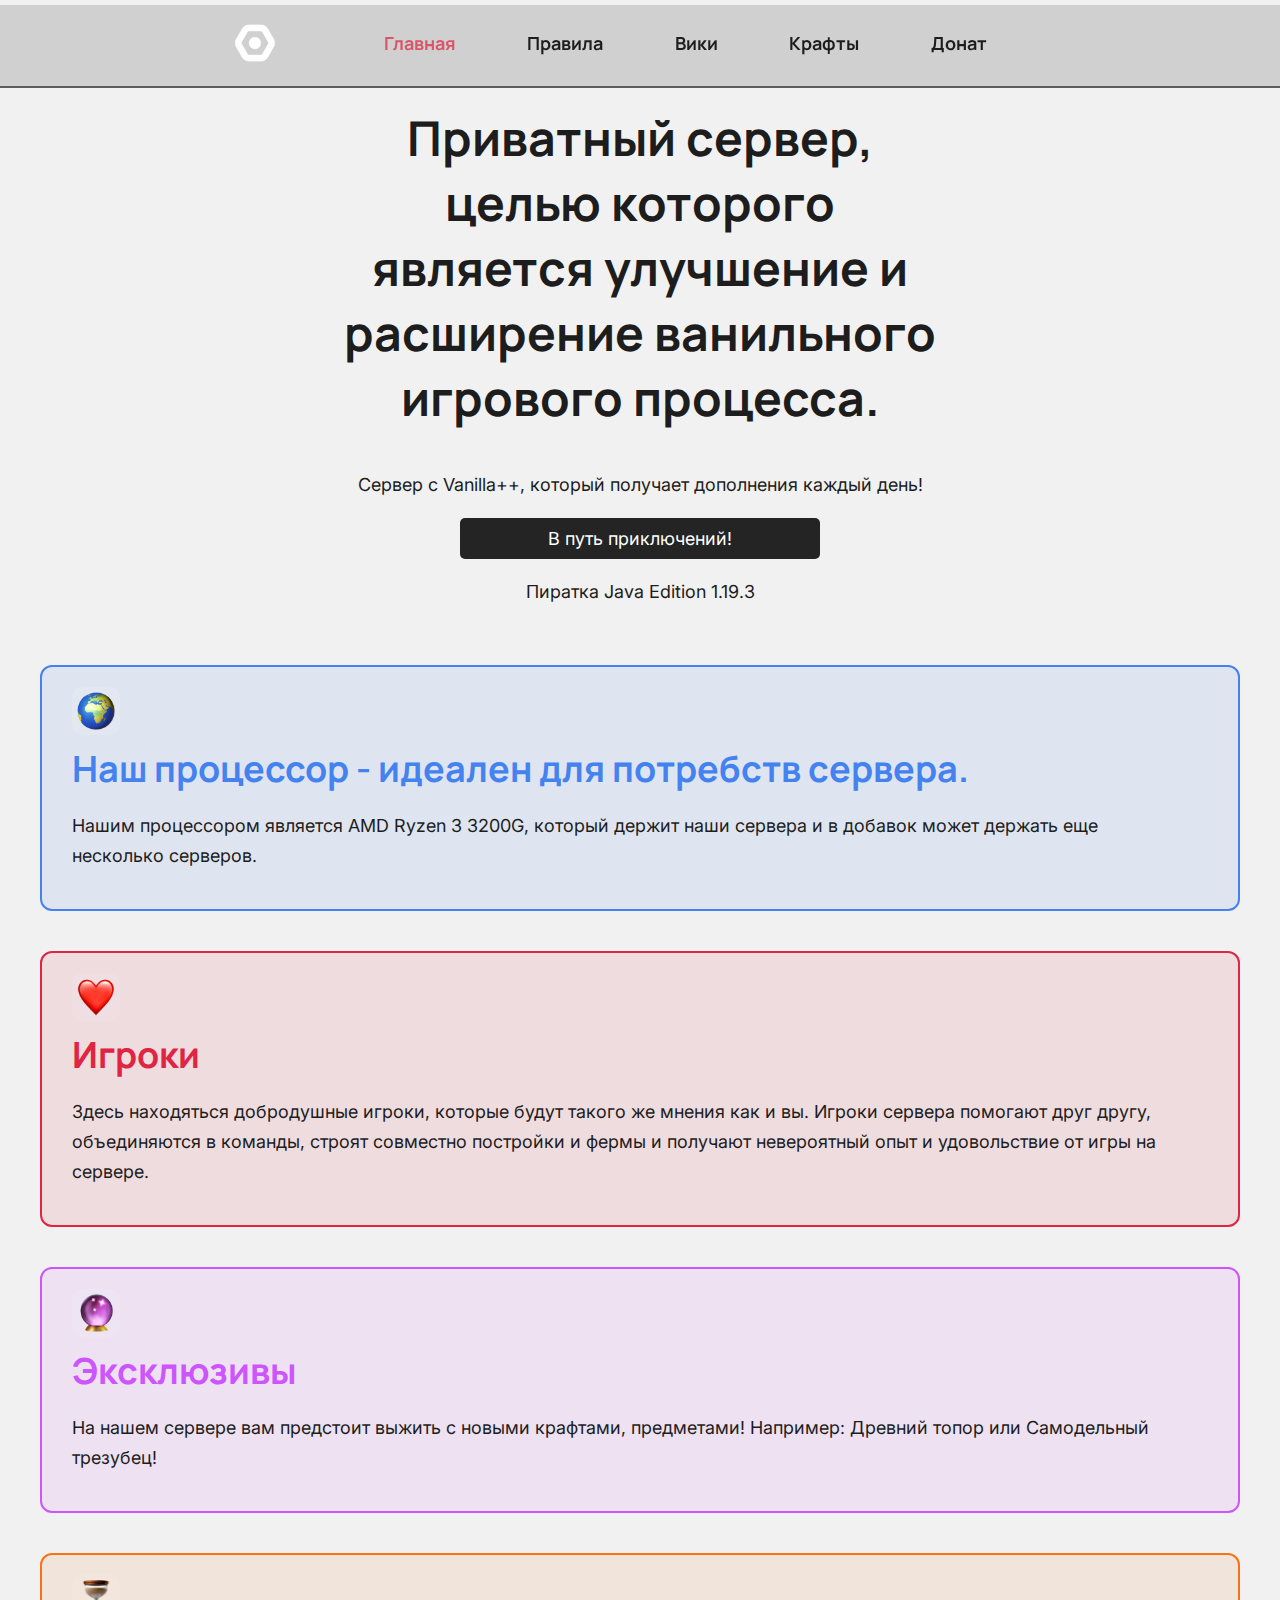
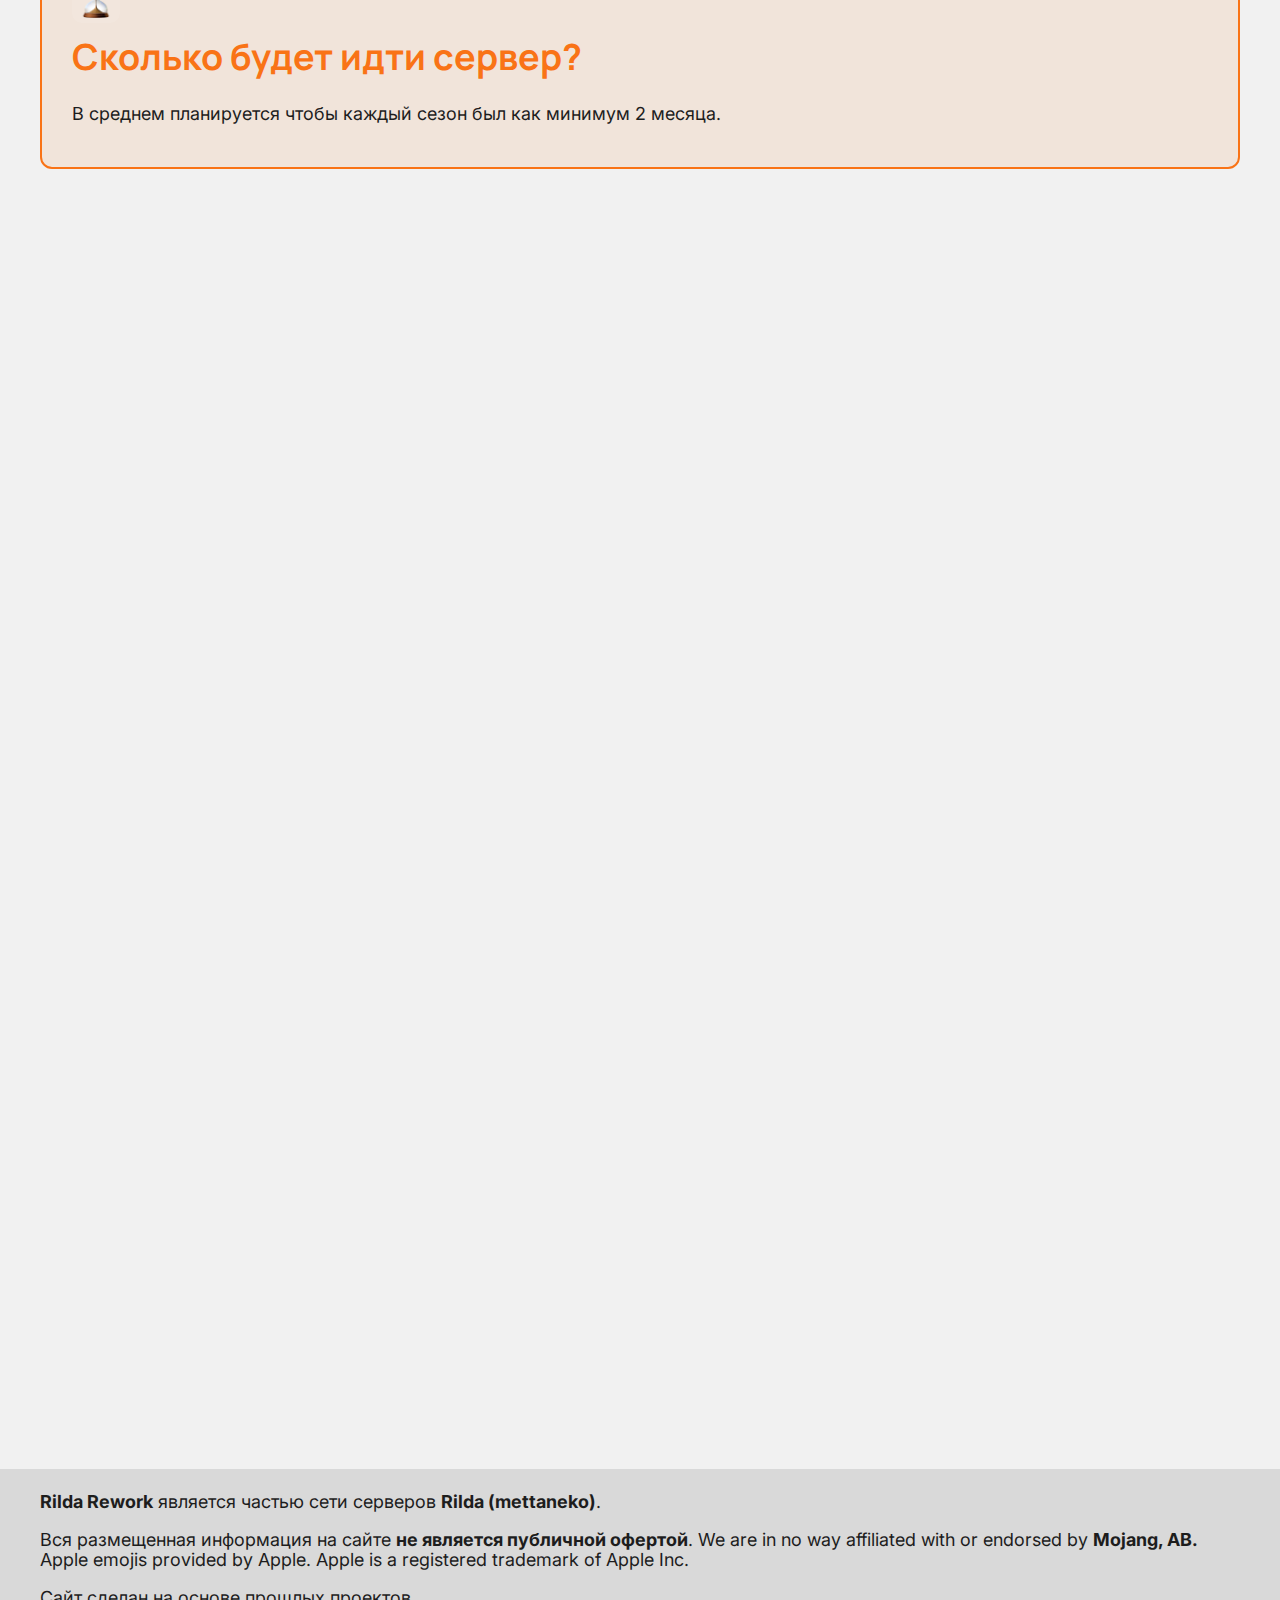
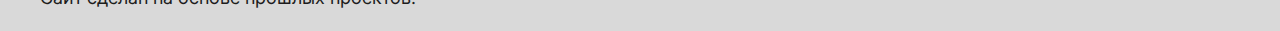
==== commit 0438c3e6: "Update index.html" ====
--- a/index.html
+++ b/index.html
@@ -37,9 +37,9 @@
     <main>
         <div class="containerC">
             <section>
-                <h1 class="text" id="mainname">Приватный сервер с доп. контентом и акцентом на RolePlay</h1>
+                <h1 class="text" id="mainname">Приватный сервер, целью которого является улучшение и расширение ванильного игрового процесса.</h1>
             
-            <p class="text">Выживайте, стройте города, находите друзей с дата-паком! Без приватов и привилегий</p>
+            <p class="text">Сервер с Vanilla++, который получает дополнения каждый день!</p>
             <a href="https://discord.gg/9Wxq8nXWvS" class="btna">В путь приключений!</a>
             <p>Пиратка Java Edition 1.19.3</p>
             
--- a/css/darktheme.css
+++ b/css/darktheme.css
@@ -47,7 +47,7 @@
 #prgsBar2 {
     border-radius: 4px;
     margin: auto;
-    background-color: #36cd64;
+    background-color: #db5569;
     width: 0;
     position: fixed;
     text-align: center;
@@ -83,11 +83,11 @@
     padding: 3px 8px;
 }
 .mainnav>ul li a:hover{
-    color: #36cd64;
+    color: #db5569;
     background-color:rgba(255, 255, 255, 0.1);
 }
 .mainnav>ul li.active a{
-    color: #36cd64;
+    color: #db5569;
 }
 
 .mainnav>ul li img{
@@ -224,7 +224,7 @@
   transition: 0.2s;
 }
 .btna:hover {
-  background-color: rgb(27, 174, 93);
+  background-color: #db5569;
 }
 
 
@@ -255,7 +255,7 @@
 
 hr {
     margin: 0px auto 0px auto;
-    border: 2px solid #36cd64;
+    border: 2px solid #db5569;
     max-width: 300px;
 }
 h2{
@@ -378,7 +378,7 @@
 декор текста
 */
 .text span {
-  color: #26e27b;
+  color: #db5569;
 }
 
 .orange {
@@ -413,14 +413,14 @@
 .greentxt span{
   color: rgb(39, 211, 116);
 }
-.greenback span{
+.redback span{
   padding: 2px 10px;
   margin-right: 10px;
   border-radius: 8px;
-  background-color: rgb(39, 211, 116);
-  color: var(--TXT_0);
-}
-.greenback>h2 span{
+  background-color: #db5569;
+  color: var(--TXT_0);
+}
+.redback>h2 span{
   font-size: 15px;
 }
 .purpletxt span{
@@ -452,7 +452,7 @@
 
 hr {
     margin: 0px auto 0px auto;
-    border: 2px solid #36cd64;
+    border: 2px solid #db5569;
     max-width: 300px;
 }
 h2{
@@ -520,10 +520,10 @@
     font-family: 'Manrope', sans-serif;
 }
 .mainnav>ul li a:hover{
-    color: #36cd64;
+    color: #db5569;
 }
 .mainnav>ul li.active a{
-    color: #36cd64;
+    color: #db5569;
 }
 
 .mainnav>ul li img{
@@ -553,7 +553,7 @@
 
 hr {
     margin: 0px auto 0px auto;
-    border: 2px solid #36cd64;
+    border: 2px solid #db5569;
     max-width: 300px;
 }
 h2{
@@ -621,10 +621,10 @@
     font-family: 'Manrope', sans-serif;
 }
 .mainnav>ul li a:hover{
-    color: #36cd64;
+    color: #db5569;
 }
 .mainnav>ul li.active a{
-    color: #36cd64;
+    color: #db5569;
 }
 
 .mainnav>ul li img{
@@ -677,7 +677,7 @@
   }
 hr {
     margin: 0px auto 0px auto;
-    border: 2px solid #36cd64;
+    border: 2px solid #db5569;
     max-width: 300px;
 }
 h2{
@@ -745,10 +745,10 @@
     font-family: 'Manrope', sans-serif;
 }
 .mainnav>ul li a:hover{
-    color: #36cd64;
+    color: #db5569;
 }
 .mainnav>ul li.active a{
-    color: #36cd64;
+    color: #db5569;
 }
 
 .mainnav>ul li img{
@@ -798,7 +798,7 @@
   }
 hr {
     margin: 0px auto 0px auto;
-    border: 2px solid #36cd64;
+    border: 2px solid #db5569;
     max-width: 300px;
 }
 h2{
--- a/css/darktheme.css
+++ b/css/darktheme.css
@@ -47,7 +47,7 @@
 #prgsBar2 {
     border-radius: 4px;
     margin: auto;
-    background-color: #36cd64;
+    background-color: #db5569;
     width: 0;
     position: fixed;
     text-align: center;
@@ -83,11 +83,11 @@
     padding: 3px 8px;
 }
 .mainnav>ul li a:hover{
-    color: #36cd64;
+    color: #db5569;
     background-color:rgba(255, 255, 255, 0.1);
 }
 .mainnav>ul li.active a{
-    color: #36cd64;
+    color: #db5569;
 }
 
 .mainnav>ul li img{
@@ -224,7 +224,7 @@
   transition: 0.2s;
 }
 .btna:hover {
-  background-color: rgb(27, 174, 93);
+  background-color: #db5569;
 }
 
 
@@ -255,7 +255,7 @@
 
 hr {
     margin: 0px auto 0px auto;
-    border: 2px solid #36cd64;
+    border: 2px solid #db5569;
     max-width: 300px;
 }
 h2{
@@ -378,7 +378,7 @@
 декор текста
 */
 .text span {
-  color: #26e27b;
+  color: #db5569;
 }
 
 .orange {
@@ -413,14 +413,14 @@
 .greentxt span{
   color: rgb(39, 211, 116);
 }
-.greenback span{
+.redback span{
   padding: 2px 10px;
   margin-right: 10px;
   border-radius: 8px;
-  background-color: rgb(39, 211, 116);
-  color: var(--TXT_0);
-}
-.greenback>h2 span{
+  background-color: #db5569;
+  color: var(--TXT_0);
+}
+.redback>h2 span{
   font-size: 15px;
 }
 .purpletxt span{
@@ -452,7 +452,7 @@
 
 hr {
     margin: 0px auto 0px auto;
-    border: 2px solid #36cd64;
+    border: 2px solid #db5569;
     max-width: 300px;
 }
 h2{
@@ -520,10 +520,10 @@
     font-family: 'Manrope', sans-serif;
 }
 .mainnav>ul li a:hover{
-    color: #36cd64;
+    color: #db5569;
 }
 .mainnav>ul li.active a{
-    color: #36cd64;
+    color: #db5569;
 }
 
 .mainnav>ul li img{
@@ -553,7 +553,7 @@
 
 hr {
     margin: 0px auto 0px auto;
-    border: 2px solid #36cd64;
+    border: 2px solid #db5569;
     max-width: 300px;
 }
 h2{
@@ -621,10 +621,10 @@
     font-family: 'Manrope', sans-serif;
 }
 .mainnav>ul li a:hover{
-    color: #36cd64;
+    color: #db5569;
 }
 .mainnav>ul li.active a{
-    color: #36cd64;
+    color: #db5569;
 }
 
 .mainnav>ul li img{
@@ -677,7 +677,7 @@
   }
 hr {
     margin: 0px auto 0px auto;
-    border: 2px solid #36cd64;
+    border: 2px solid #db5569;
     max-width: 300px;
 }
 h2{
@@ -745,10 +745,10 @@
     font-family: 'Manrope', sans-serif;
 }
 .mainnav>ul li a:hover{
-    color: #36cd64;
+    color: #db5569;
 }
 .mainnav>ul li.active a{
-    color: #36cd64;
+    color: #db5569;
 }
 
 .mainnav>ul li img{
@@ -798,7 +798,7 @@
   }
 hr {
     margin: 0px auto 0px auto;
-    border: 2px solid #36cd64;
+    border: 2px solid #db5569;
     max-width: 300px;
 }
 h2{
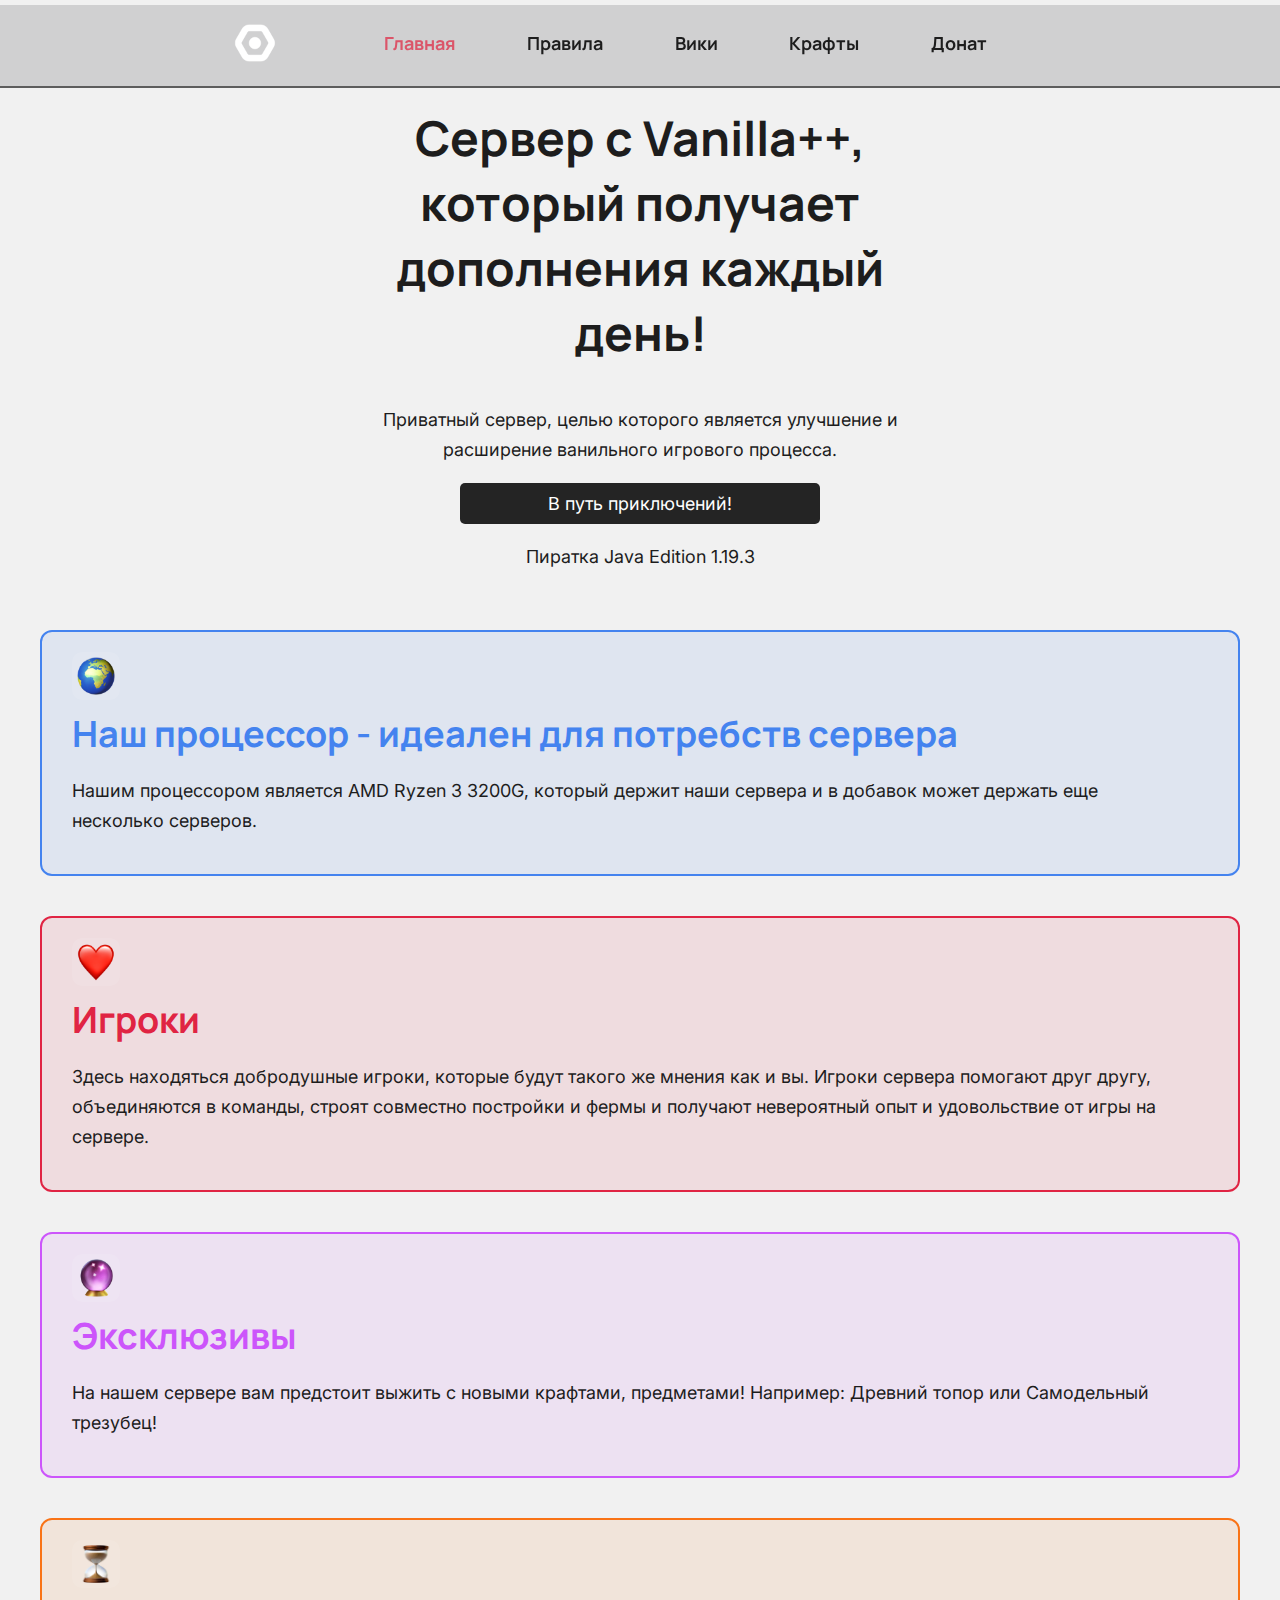
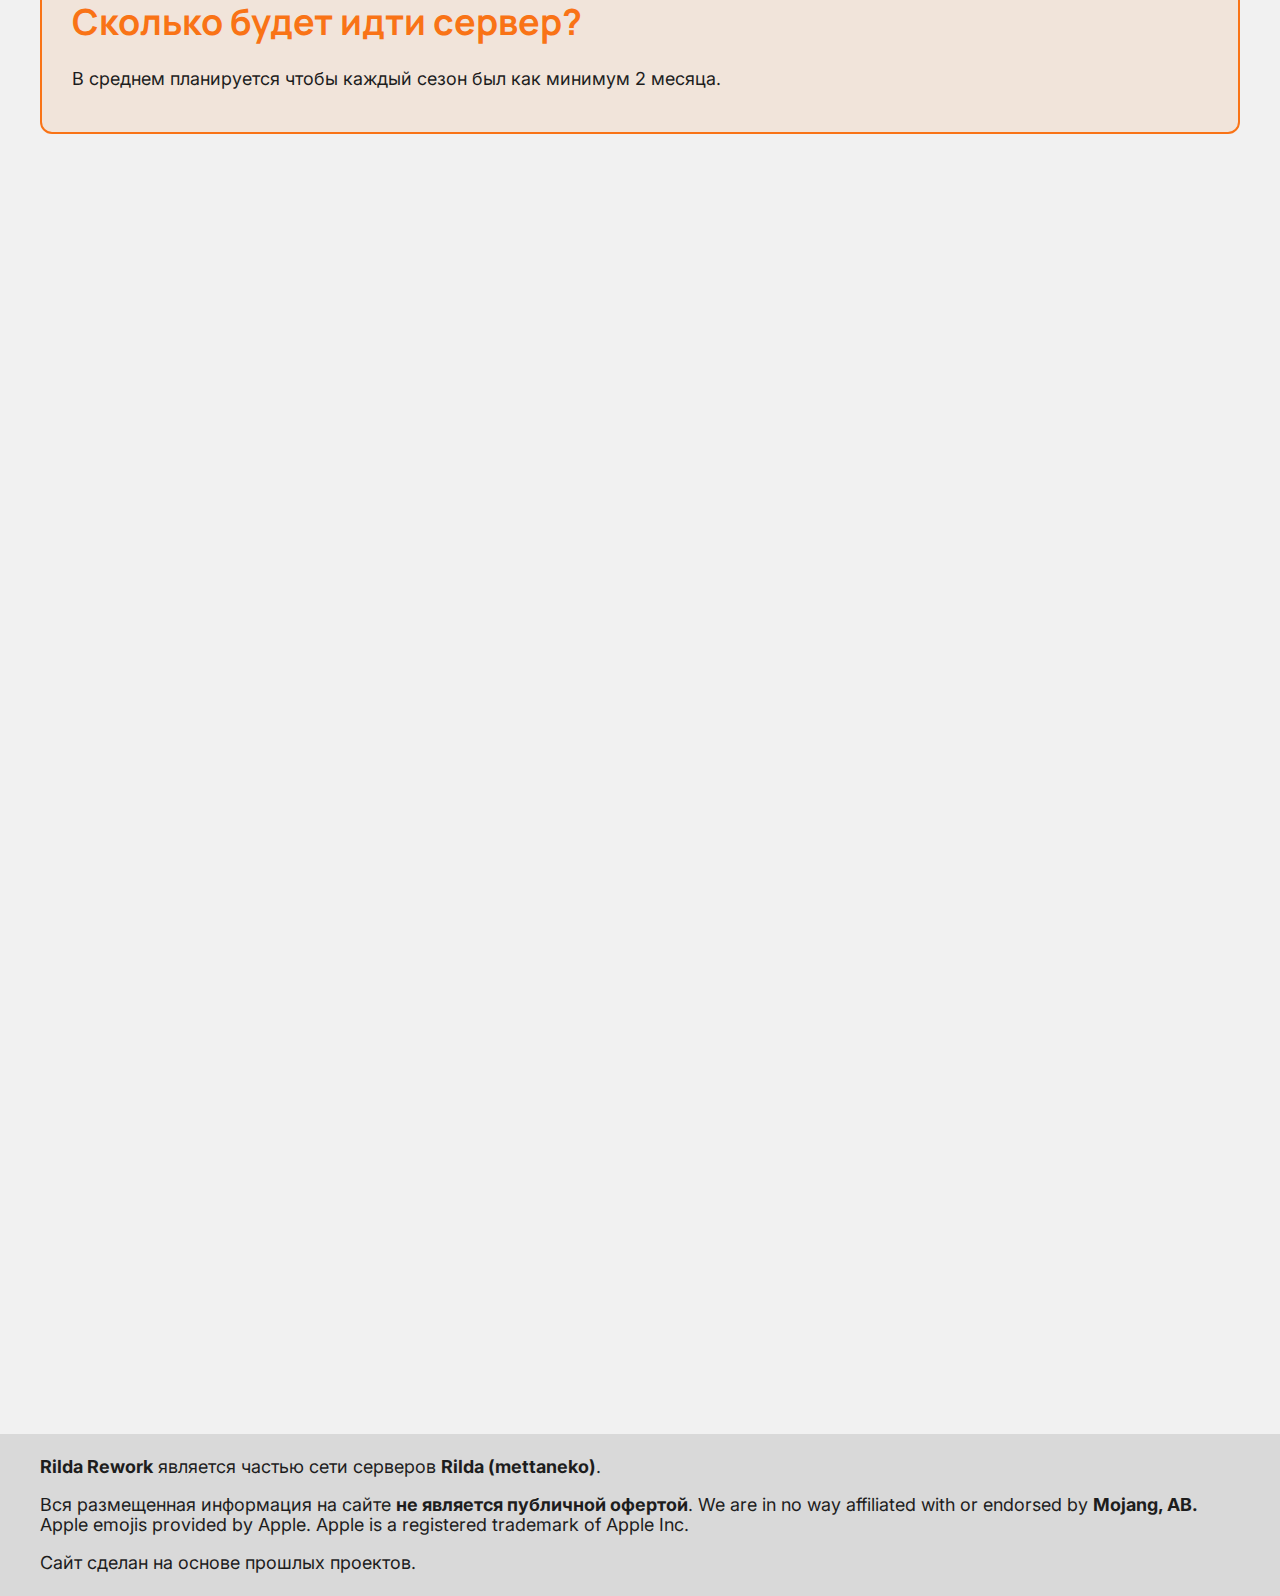
==== commit b6f18d84: "Update index.html" ====
--- a/index.html
+++ b/index.html
@@ -37,9 +37,9 @@
     <main>
         <div class="containerC">
             <section>
-                <h1 class="text" id="mainname">Приватный сервер, целью которого является улучшение и расширение ванильного игрового процесса.</h1>
+                <h1 class="text" id="mainname">Сервер с Vanilla++, который получает дополнения каждый день!</h1>
             
-            <p class="text">Сервер с Vanilla++, который получает дополнения каждый день!</p>
+            <p class="text">Приватный сервер, целью которого является улучшение и расширение ванильного игрового процесса.</p>
             <a href="https://discord.gg/9Wxq8nXWvS" class="btna">В путь приключений!</a>
             <p>Пиратка Java Edition 1.19.3</p>
             
@@ -50,7 +50,7 @@
         <section>
             <div class="containerD blue">
                 <img src="/img/earth.png" class="sticker" alt="">
-                <h2 class="bluetxt"><span>Наш процессор - идеален для потребств сервера.</span></h2>
+                <h2 class="bluetxt"><span>Наш процессор - идеален для потребств сервера</span></h2>
             <p>Нашим процессором является AMD Ryzen 3 3200G, который держит наши сервера и в добавок может держать еще несколько серверов.</p>
             </div>
         </section>
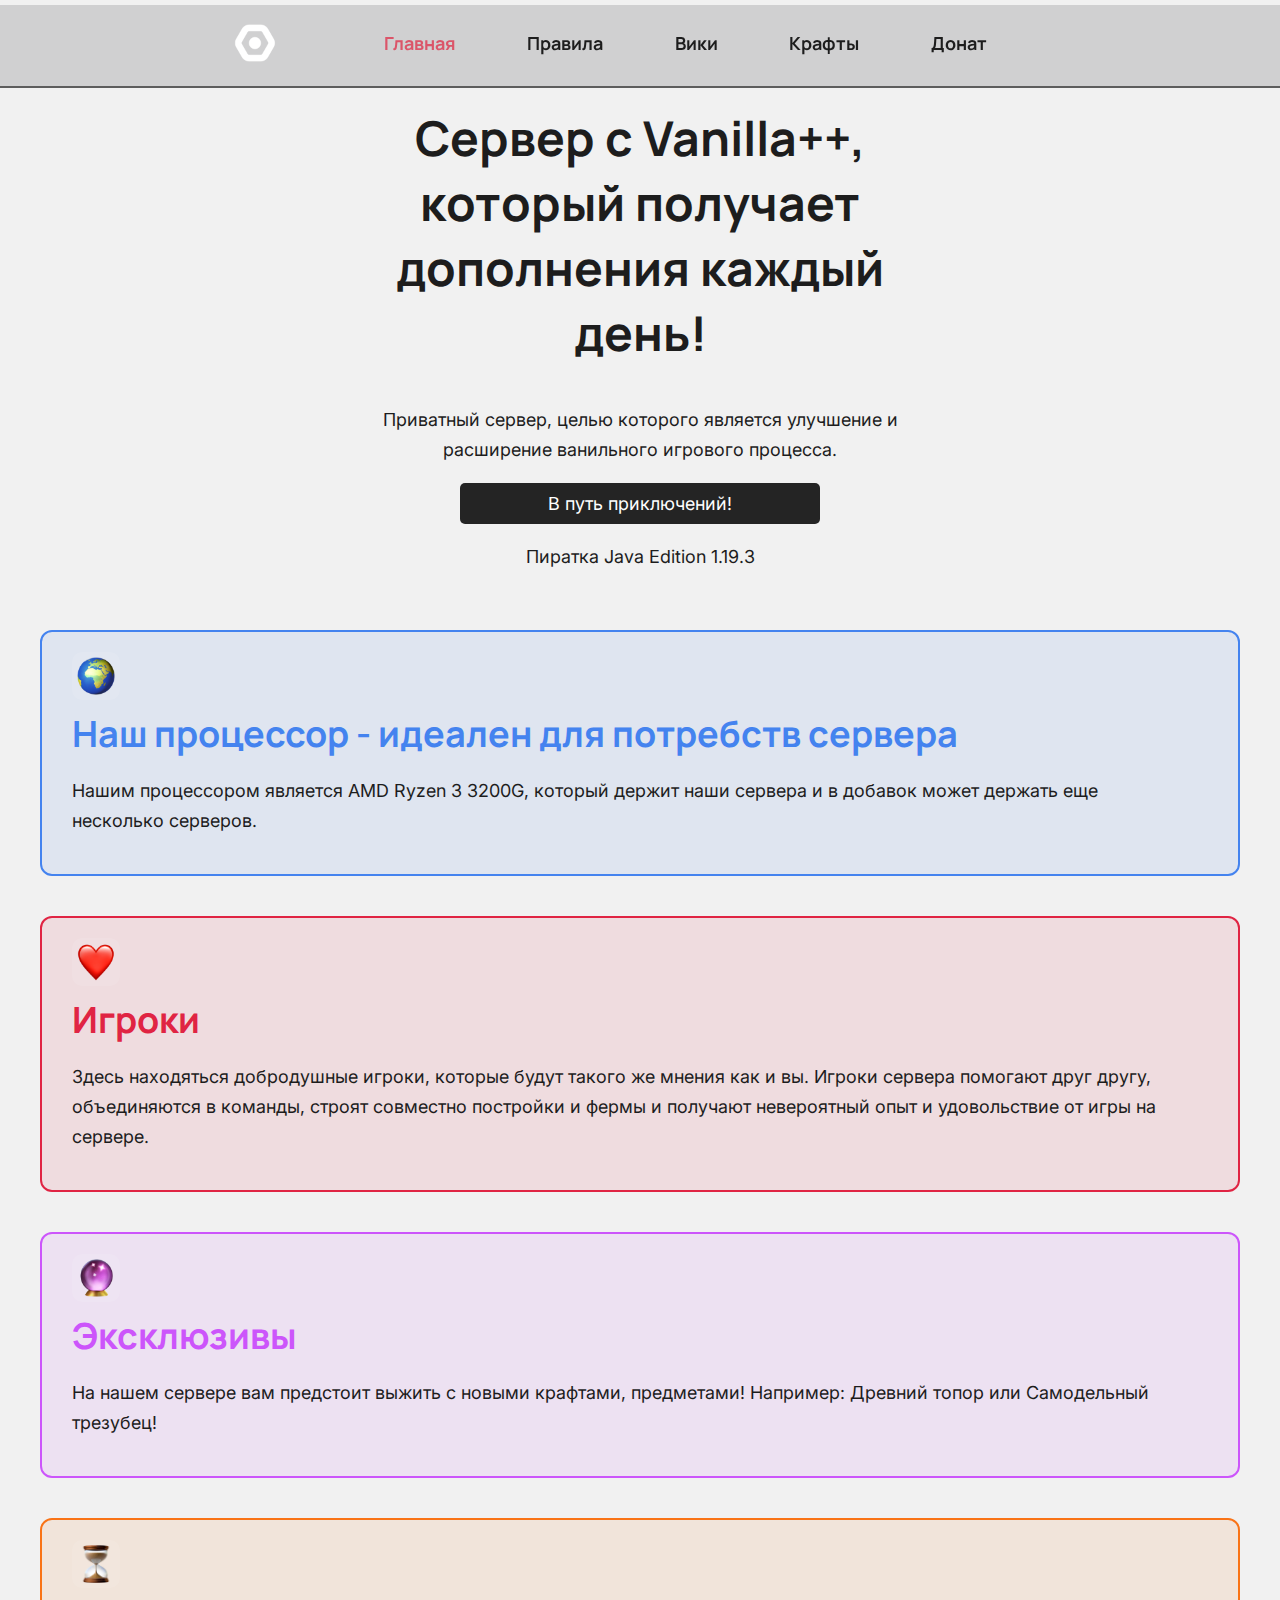
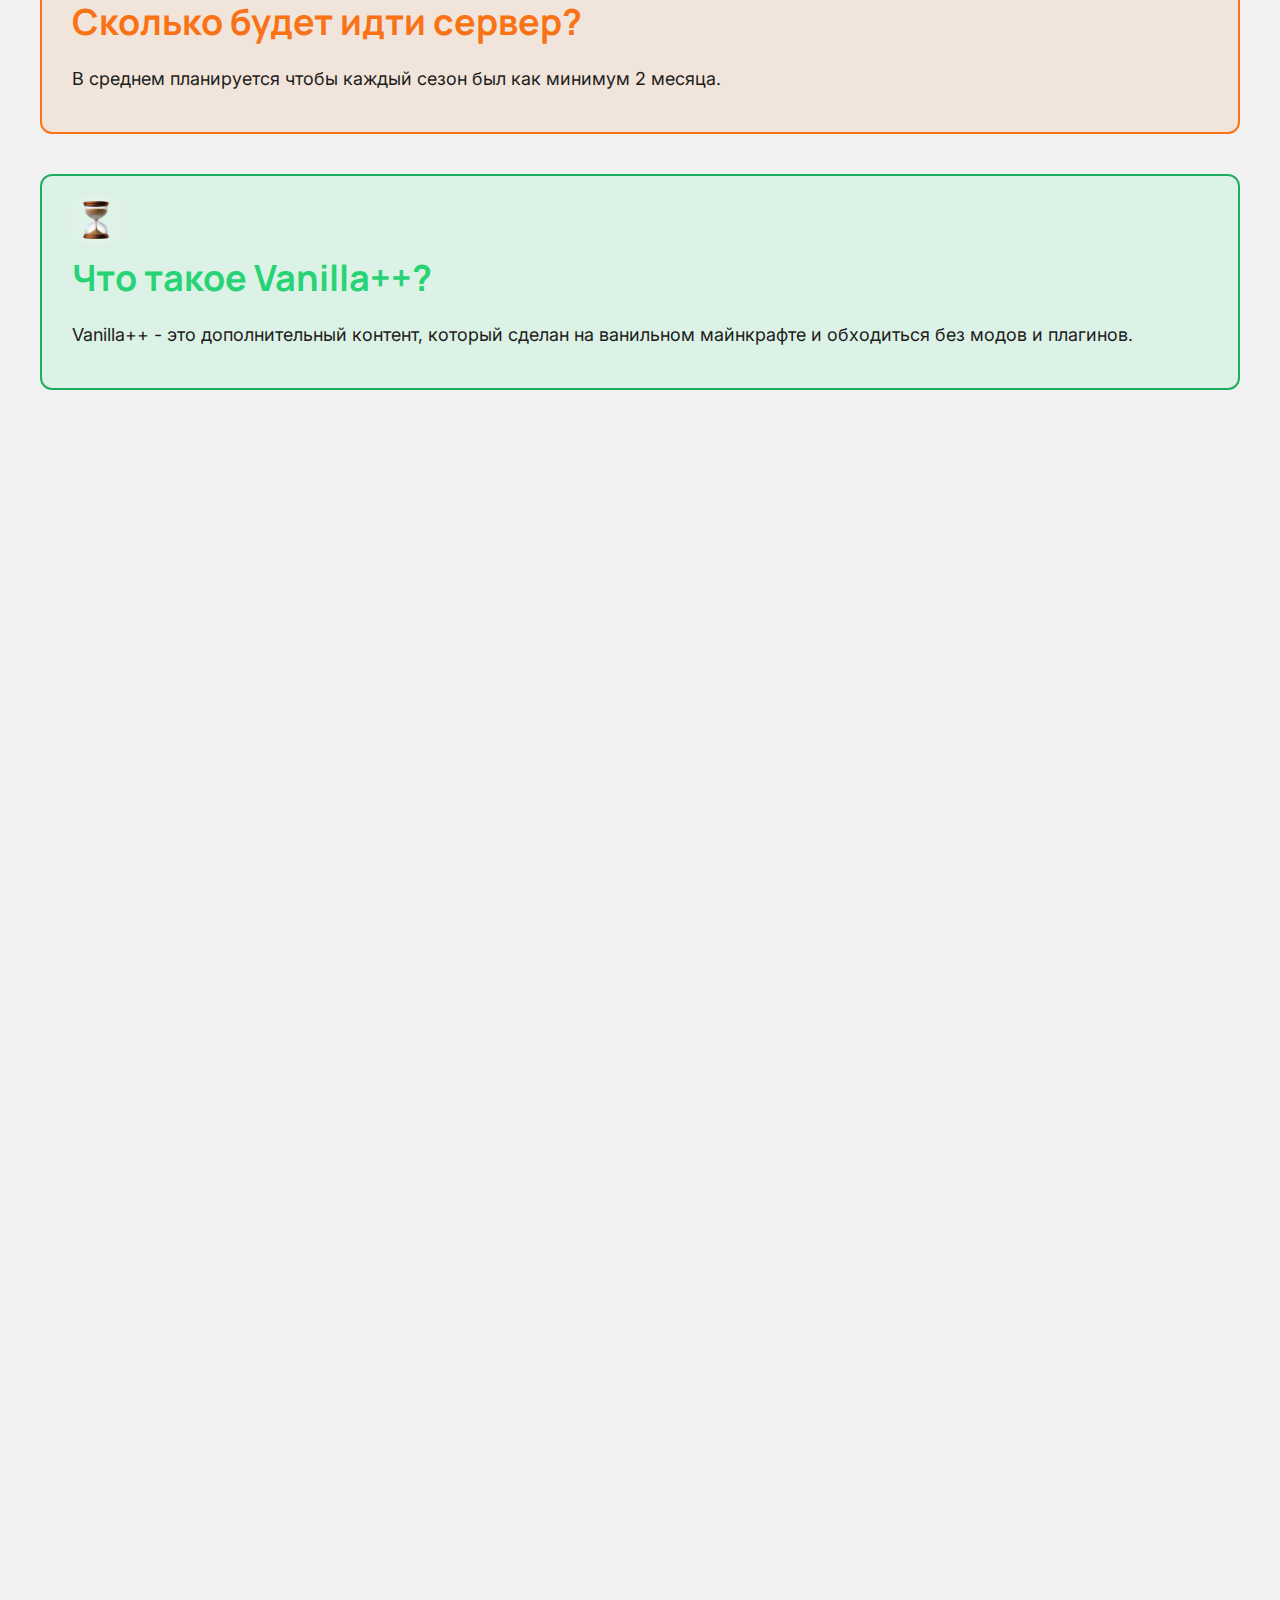
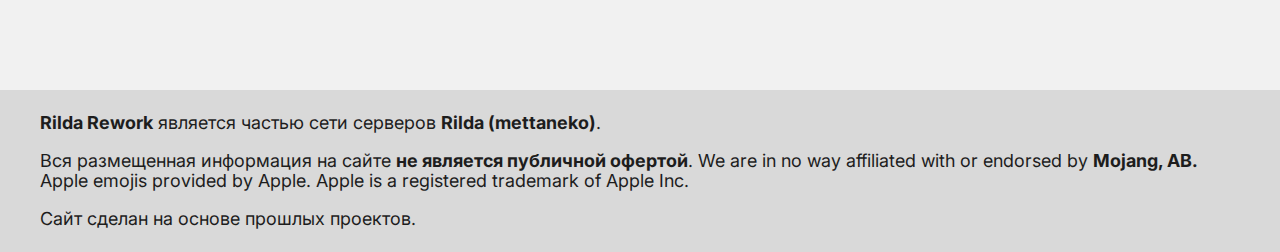
==== commit 317f5da1: "Update index.html" ====
--- a/index.html
+++ b/index.html
@@ -75,6 +75,13 @@
             <p>В среднем планируется чтобы каждый сезон был как минимум 2 месяца.</p>
             </div>
         </section>
+        <section>
+            <div class="containerD green">
+                <img src="/img/hourglass.png" class="sticker" alt="">
+            <h2 class="greentxt"><span>Что такое Vanilla++?</span></h2>
+            <p>Vanilla++ - это дополнительный контент, который сделан на ванильном майнкрафте и обходиться без модов и плагинов.</p>
+            </div>
+        </section>
         </div>
     </main>
     <footer class="fo0ter">
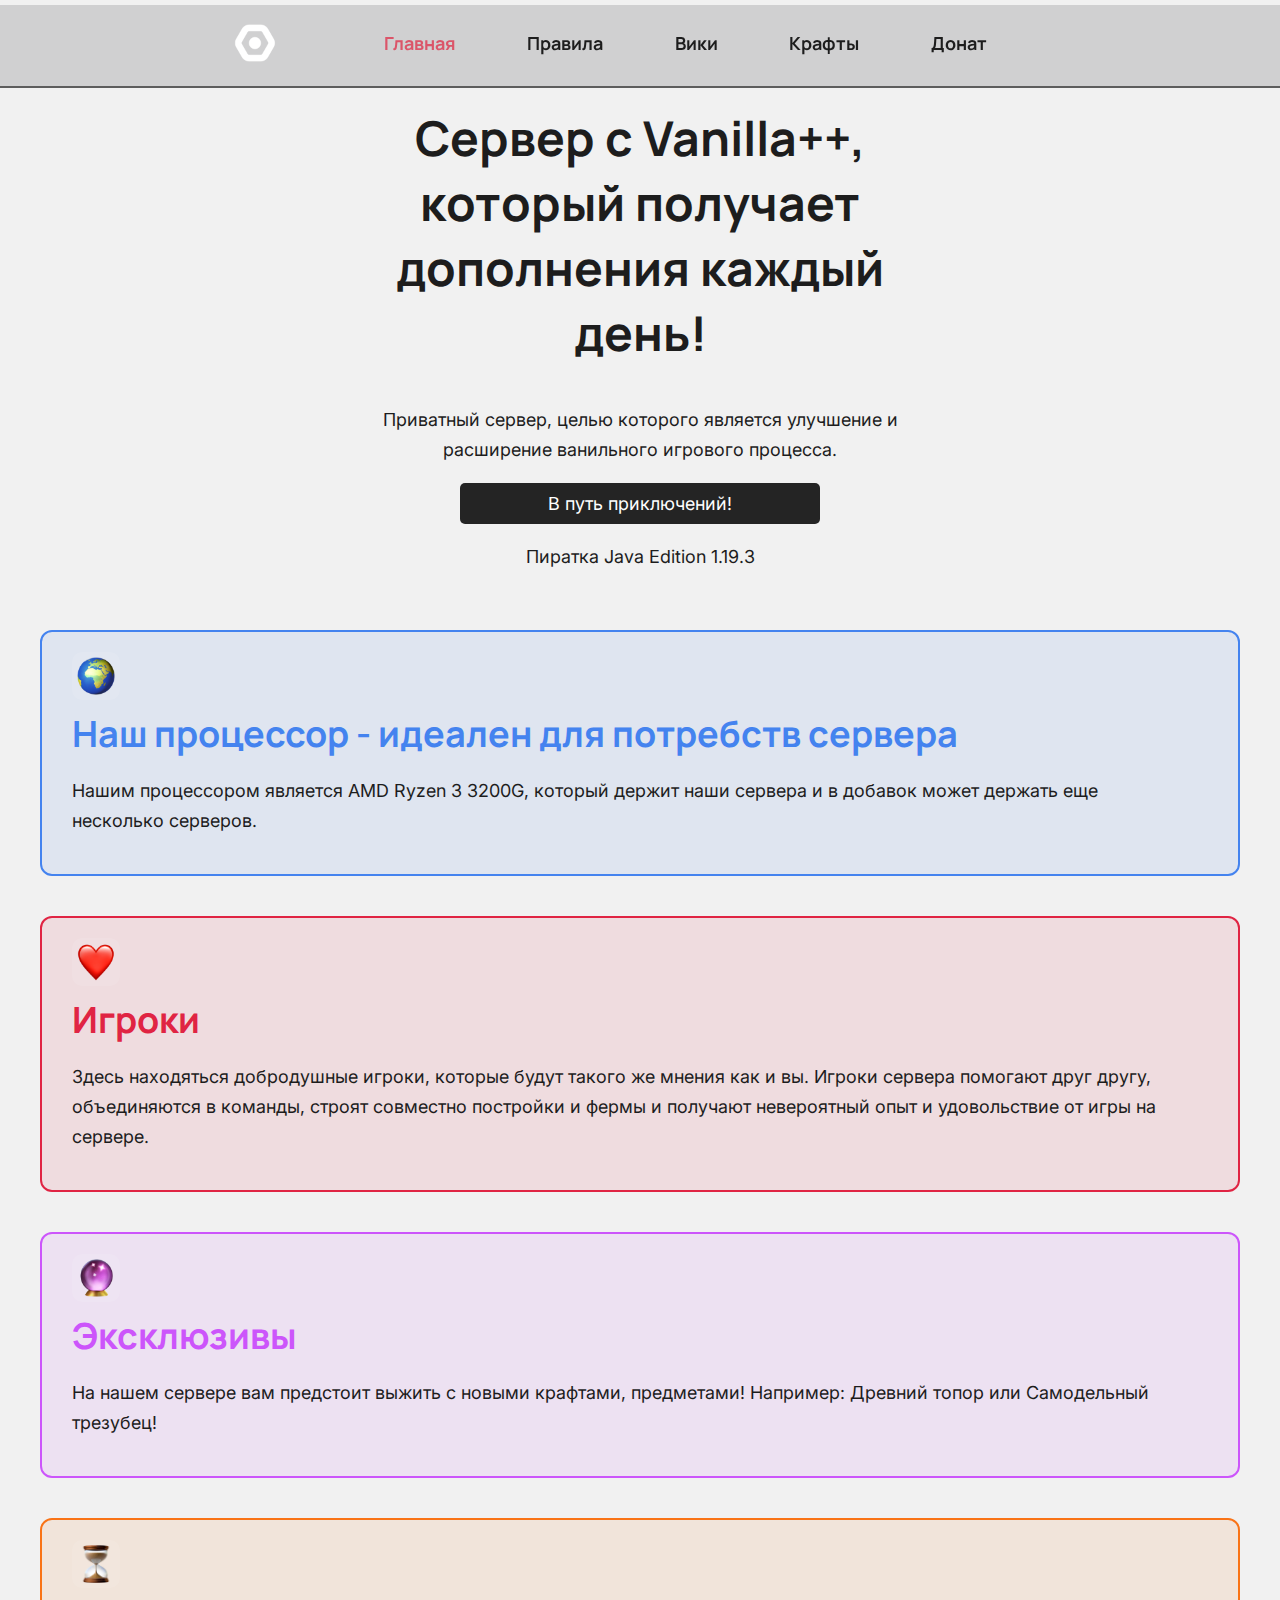
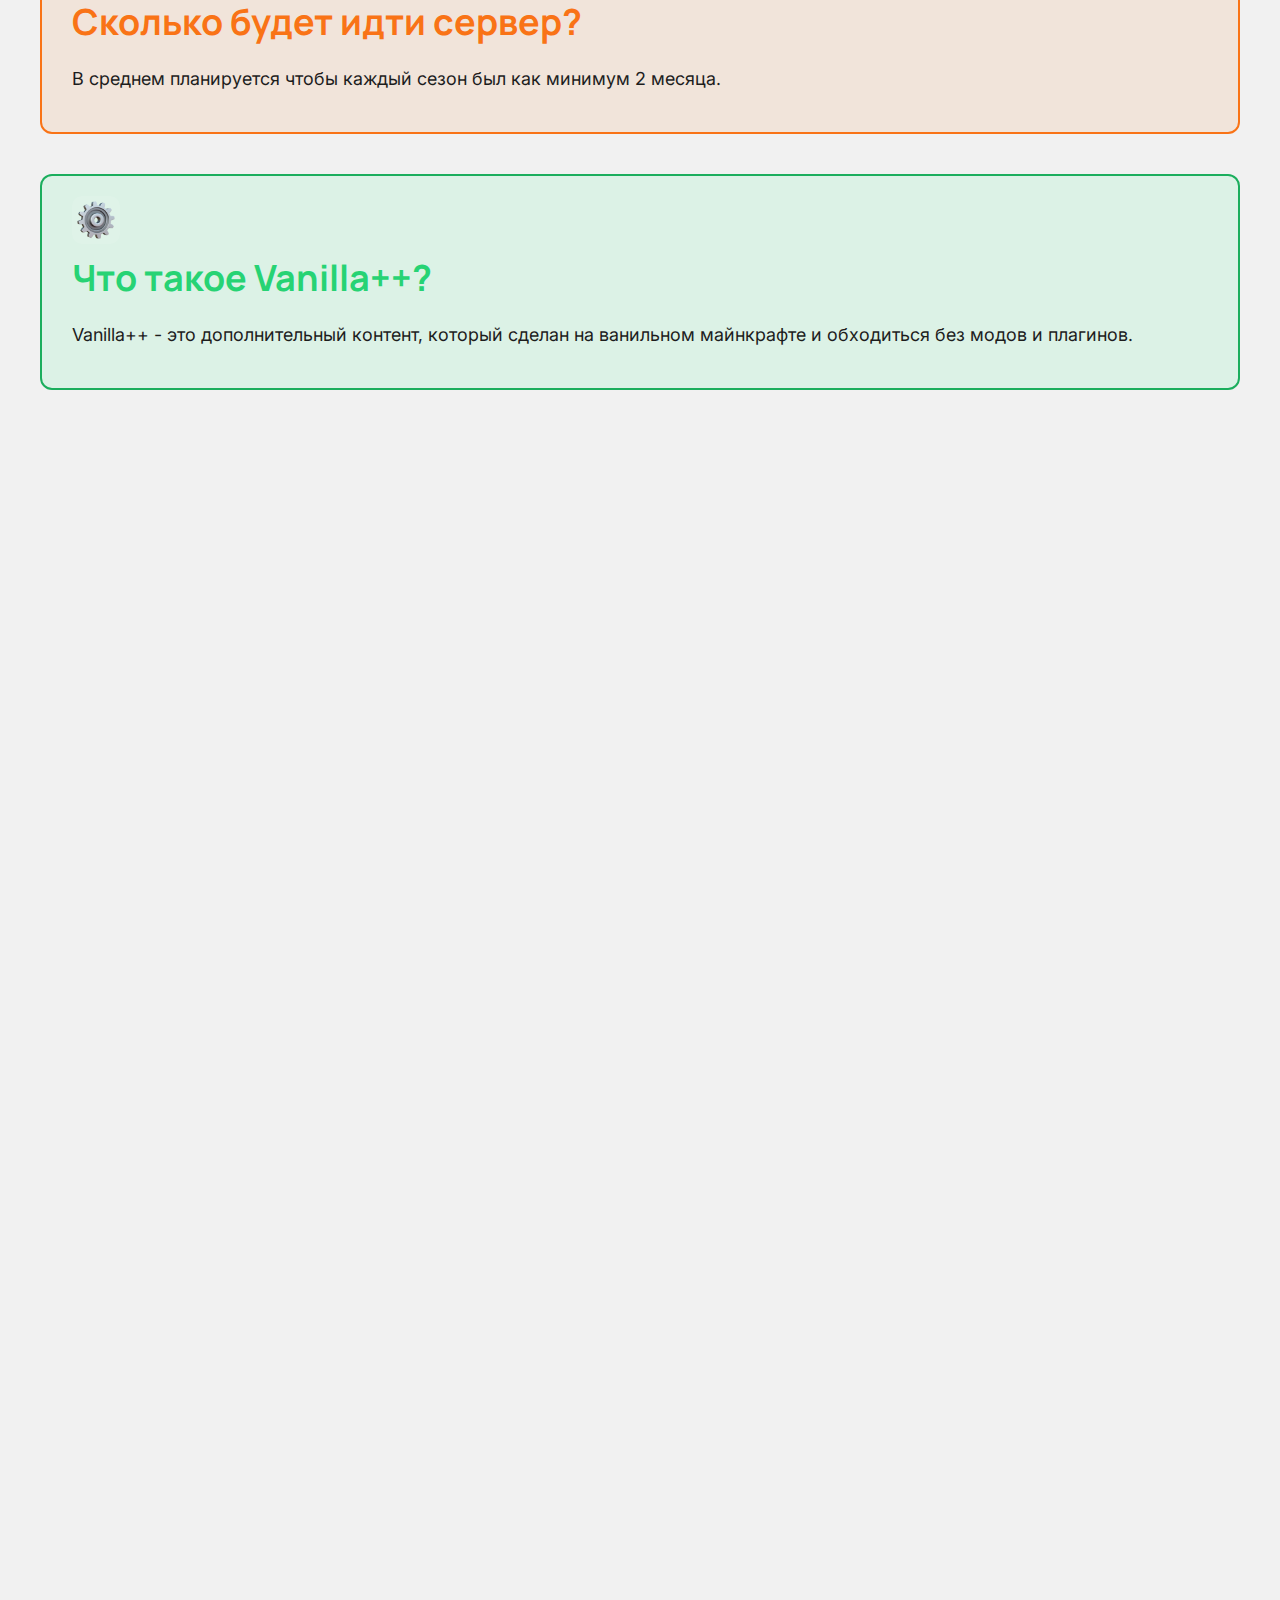
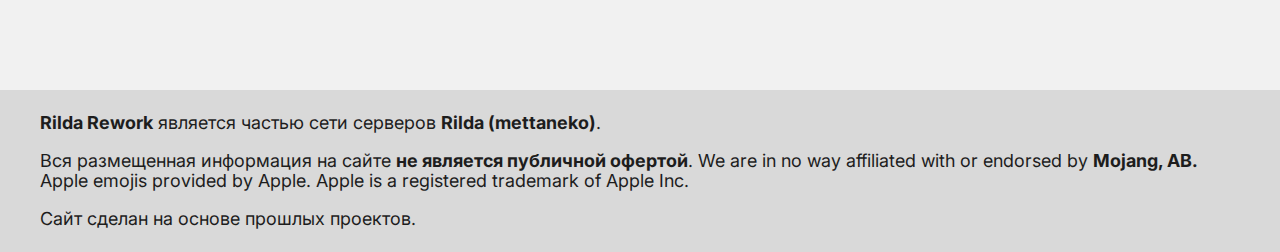
==== commit 79c120b1: "Update index.html" ====
--- a/index.html
+++ b/index.html
@@ -77,7 +77,7 @@
         </section>
         <section>
             <div class="containerD green">
-                <img src="/img/hourglass.png" class="sticker" alt="">
+                <img src="/img/gear.png" class="sticker" alt="">
             <h2 class="greentxt"><span>Что такое Vanilla++?</span></h2>
             <p>Vanilla++ - это дополнительный контент, который сделан на ванильном майнкрафте и обходиться без модов и плагинов.</p>
             </div>
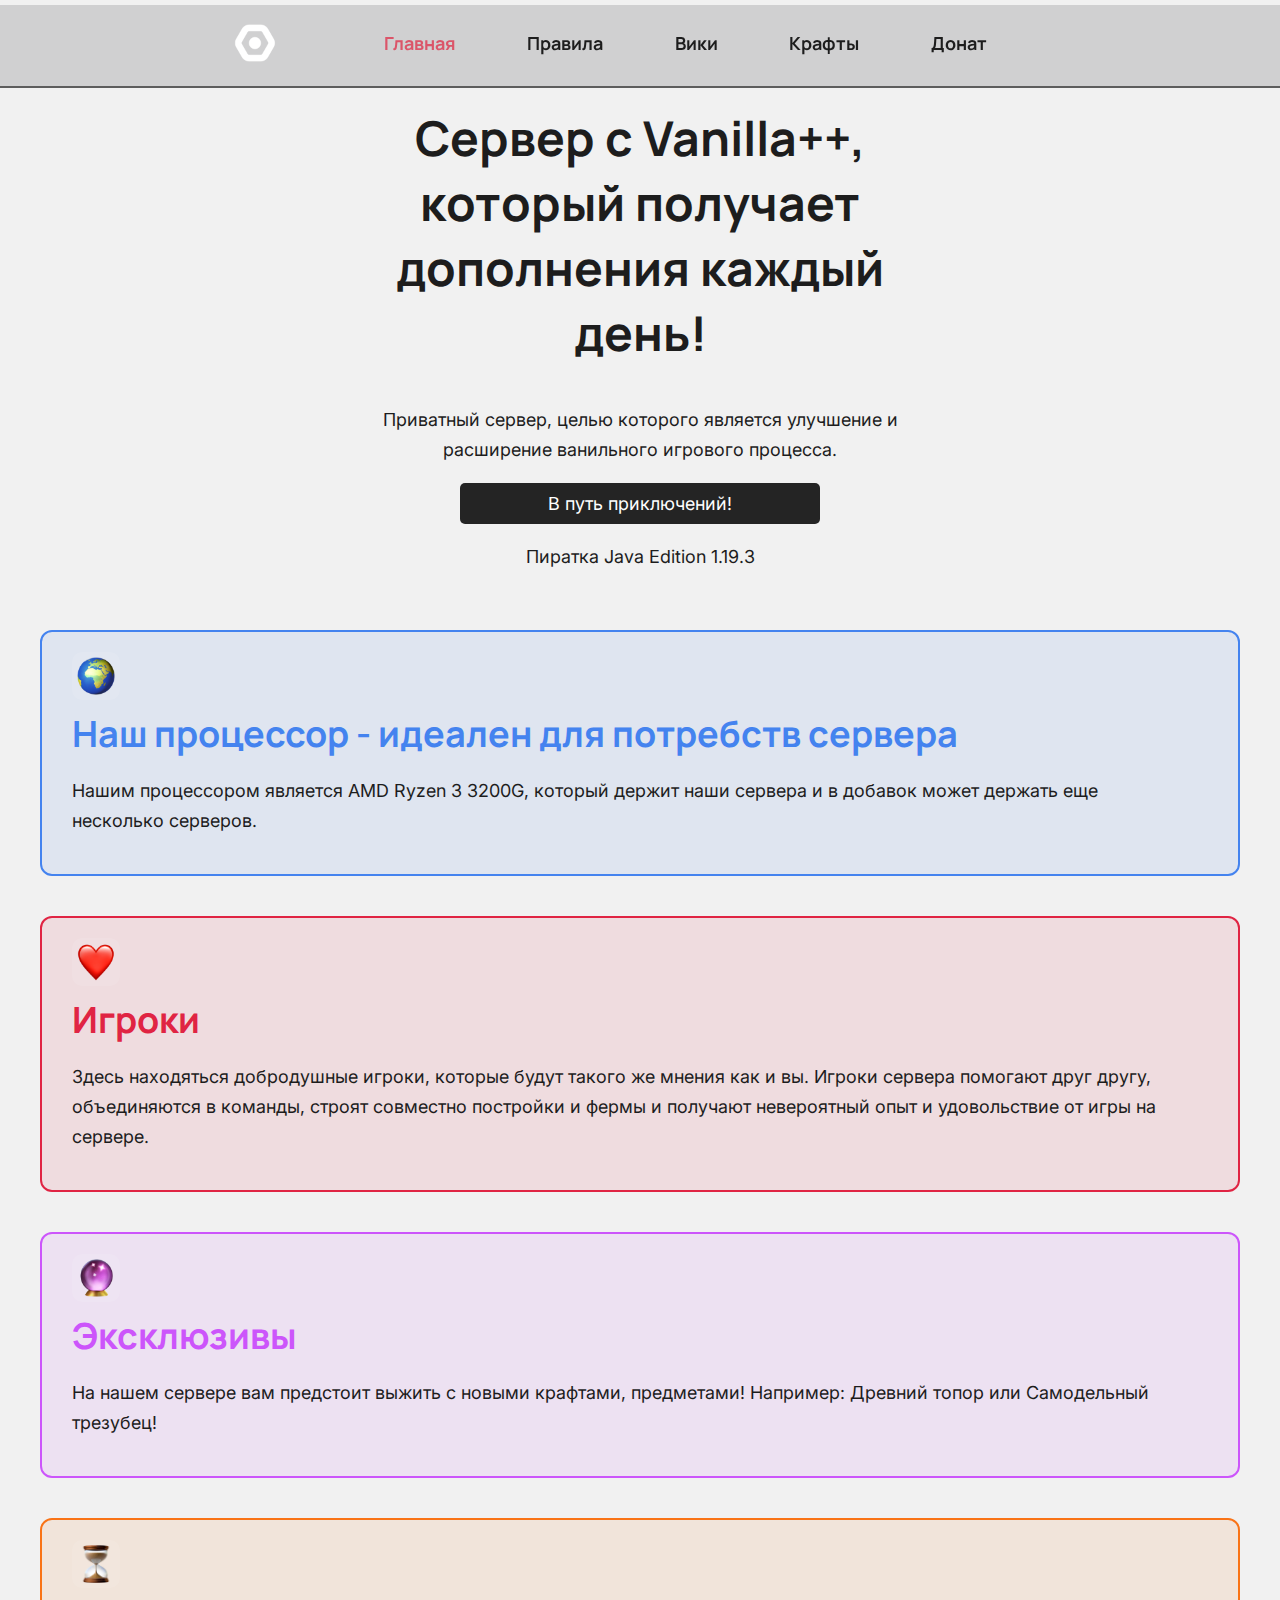
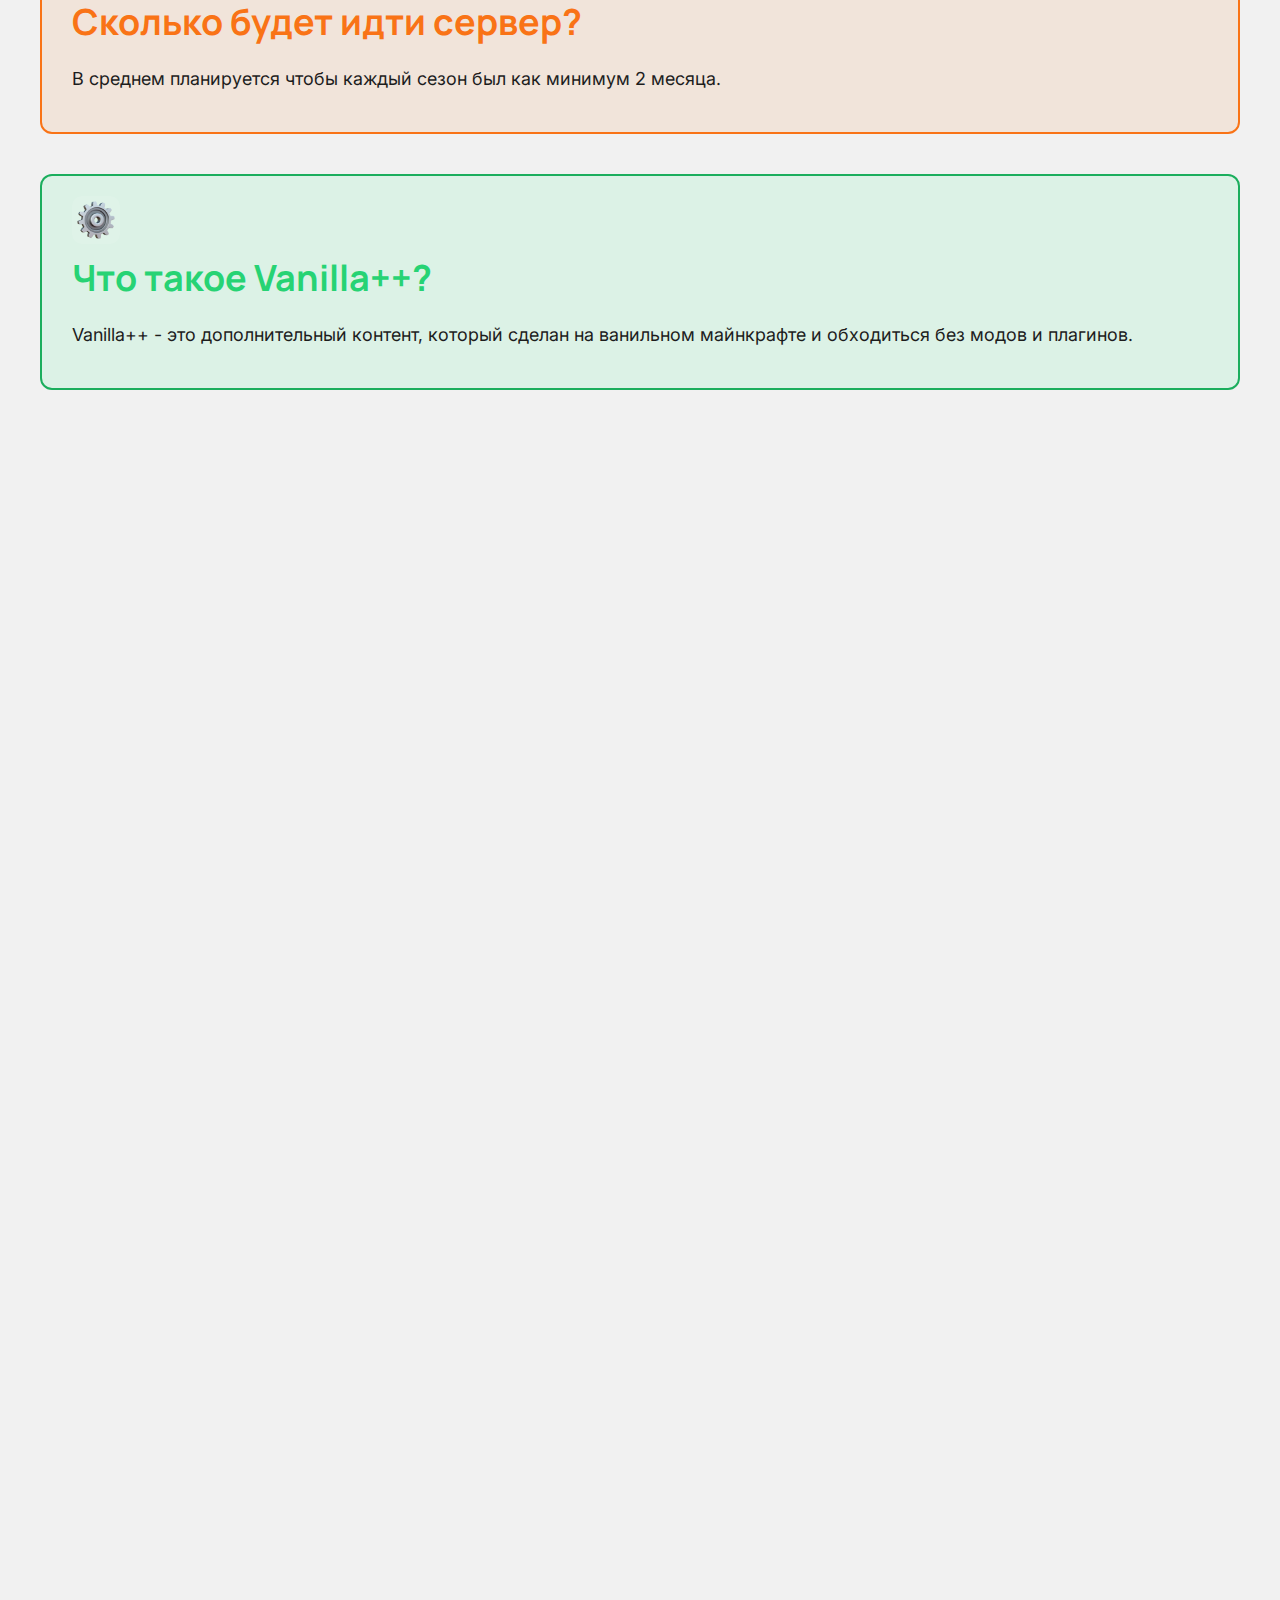
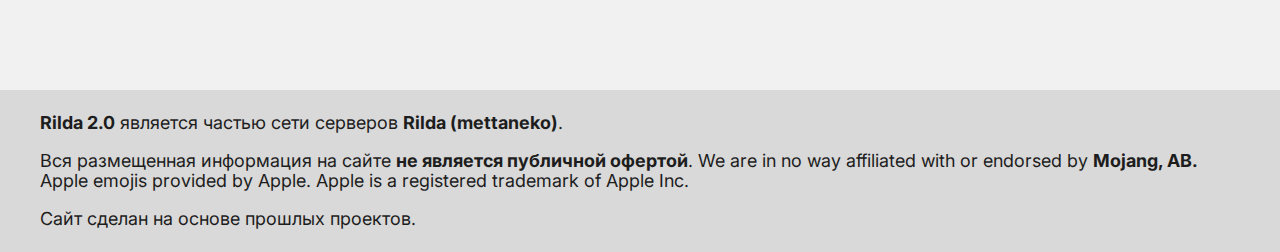
==== commit 6c5acec9: "Update index.html" ====
--- a/index.html
+++ b/index.html
@@ -4,9 +4,8 @@
     <meta http-equiv="X-UA-Compatible" content="IE=edge">
     <meta name="viewport" content="width=device-width, initial-scale=1.0">
     <meta charset="UTF-8">
-    <title>Приватный сервер • Rilda Rework</title>
+    <title>Приватный сервер • Rilda 2.0</title>
     <meta name="description" content="Выживайте, стройте города, находите друзей с дата-паком! Без приватов и привилегий">
-    <meta name="keywords" content="приватный приватные сервер сервера minecraft майнкрафт майнкрафту plasmo rp рпсервера рп датапак дата пак nautilus Rilda Rework mettaneko mttnk меттанеко мэттанеко">
     <link rel="shortcut icon" href="/img/it_2.ico" type="image/x-icon">
     <!--<link href="/css/darktheme.css" rel="stylesheet" id="theme-link">-->
     <link href="/css/darktheme.css" rel="stylesheet" id="theme-link">
@@ -87,7 +86,7 @@
     <footer class="fo0ter">
         <div class="container">
             
-            <p><strong>Rilda Rework</strong> является частью сети серверов <strong>Rilda (mettaneko)</strong>.</p>
+            <p><strong>Rilda 2.0</strong> является частью сети серверов <strong>Rilda (mettaneko)</strong>.</p>
             <p>Вся размещенная информация на сайте <strong>не является публичной офертой</strong>. We are in no way affiliated with or endorsed by <strong>Mojang, AB.</strong> Apple emojis provided by Apple. Apple is a registered trademark of Apple Inc.</p>
             <p>Сайт сделан на основе прошлых проектов.</p>
         </div>
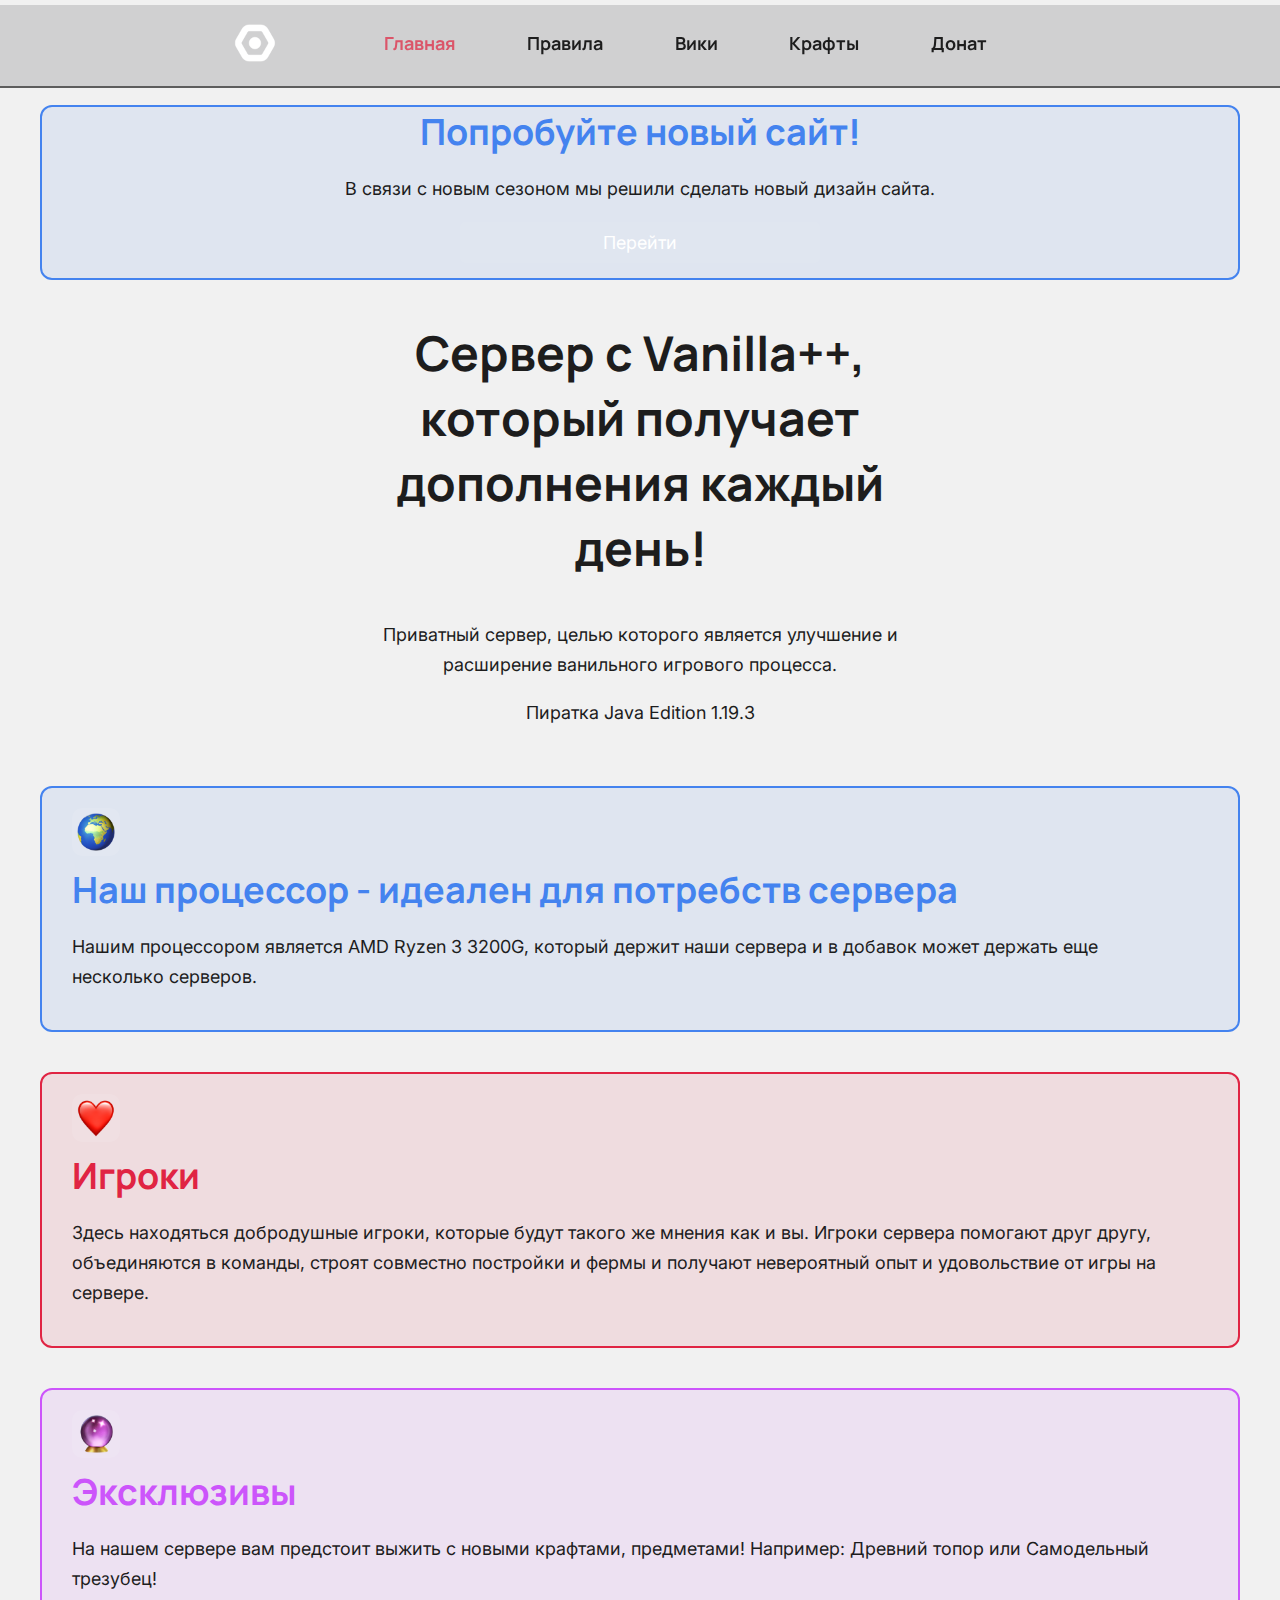
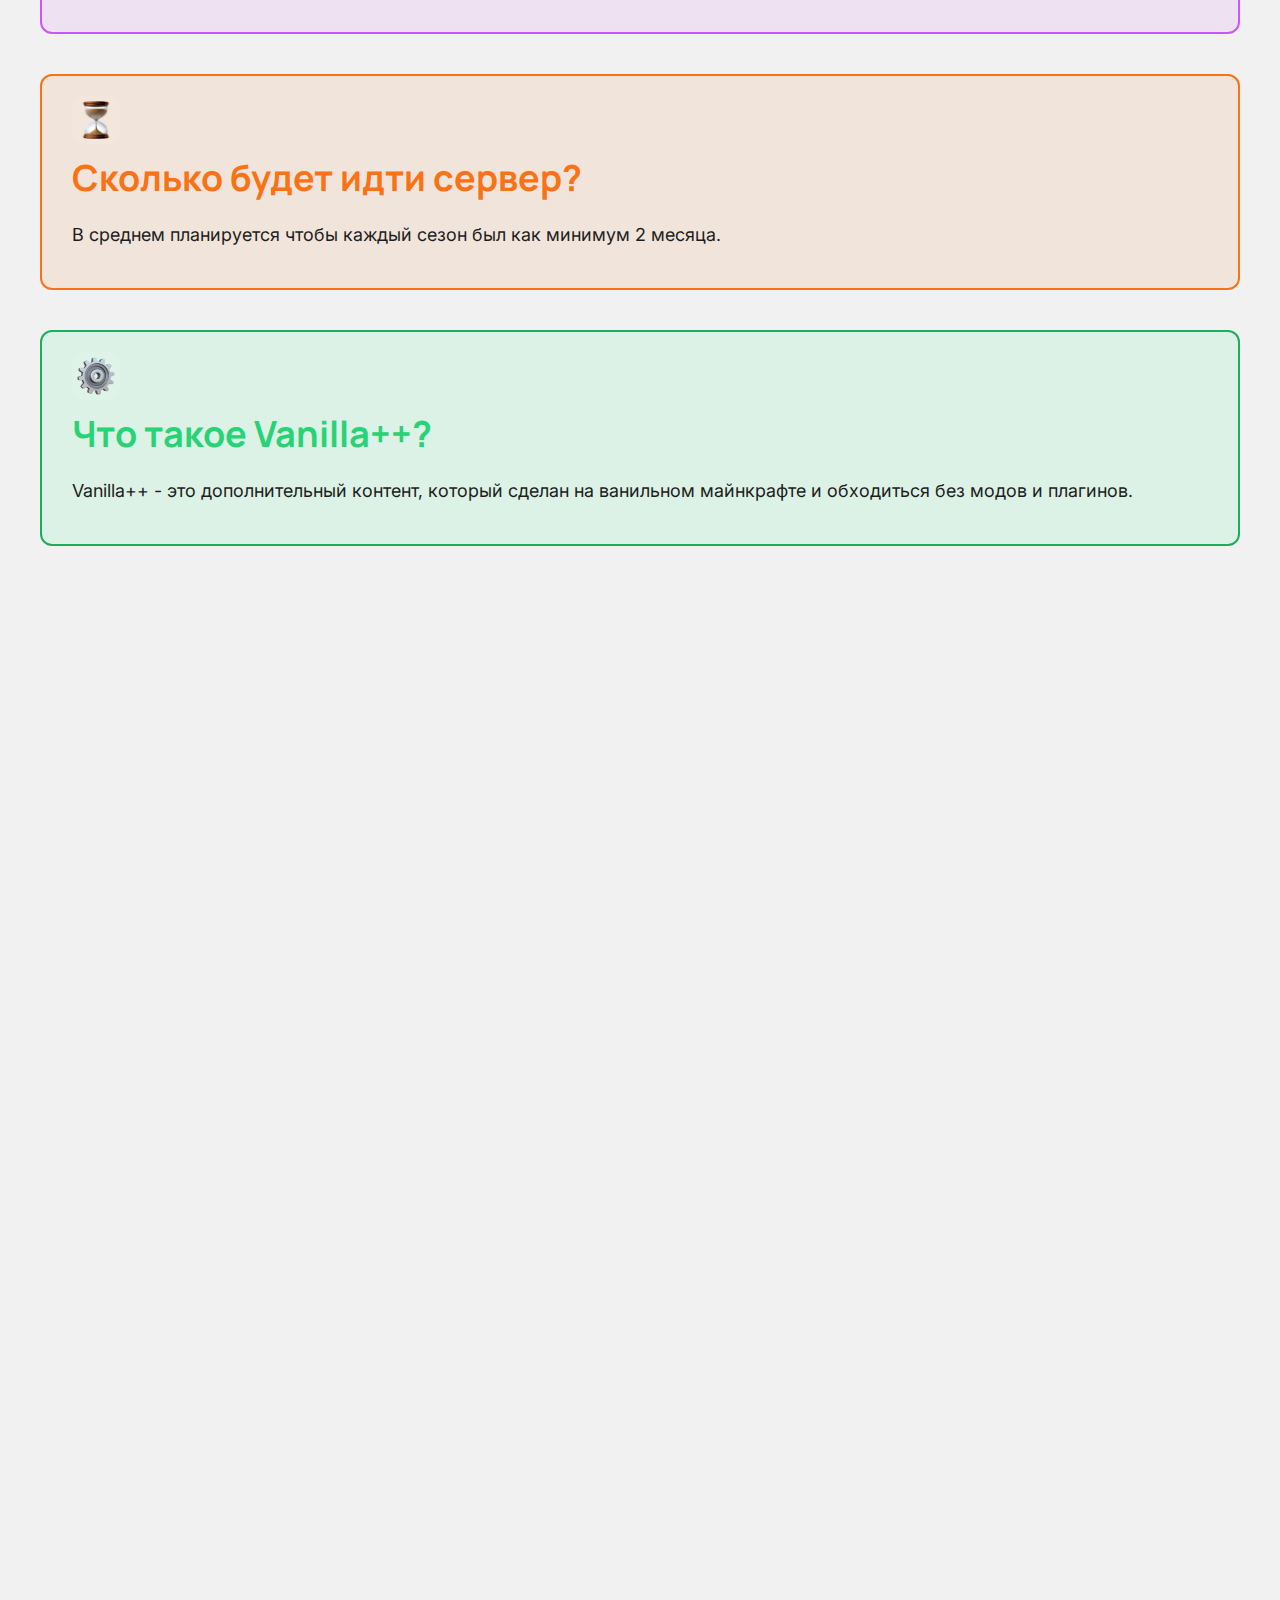
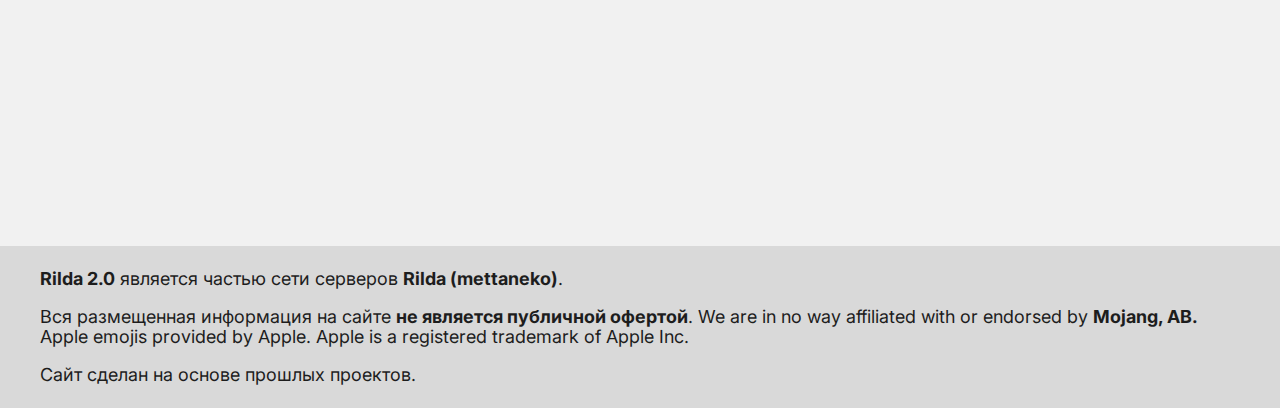
==== commit d0d0186b: "Add files via upload" ====
--- a/index.html
+++ b/index.html
@@ -34,12 +34,21 @@
         <div id="prgsBar2"></div>
       </header>
     <main>
+        <div class="container">
+            
+            <section>
+                <div class="containerQ blue">
+                    <h2 class="bluetxt"><span>Попробуйте новый сайт!</span></h2>
+                <p>В связи с новым сезоном мы решили сделать новый дизайн сайта.</p>
+                <a href="https://new.mettaneko.fun/" class="btna">Перейти</a>
+                </div>
+            </section>
+        </div>
         <div class="containerC">
             <section>
                 <h1 class="text" id="mainname">Сервер с Vanilla++, который получает дополнения каждый день!</h1>
             
             <p class="text">Приватный сервер, целью которого является улучшение и расширение ванильного игрового процесса.</p>
-            <a href="https://discord.gg/9Wxq8nXWvS" class="btna">В путь приключений!</a>
             <p>Пиратка Java Edition 1.19.3</p>
             
         </section>
--- a/css/darktheme.css
+++ b/css/darktheme.css
@@ -136,6 +136,15 @@
   width: 600px;
   margin: auto;
 }
+.containerQ {
+  width: 100%;
+  height: 100%;
+  border-radius: 12px;
+  background-color: rgba(48, 48, 48,0.1);
+  border: 1px solid rgba(48, 48, 48,0.25);
+  align-content: center;
+  cursor: default;
+}
   
   
   /*
@@ -227,6 +236,23 @@
   background-color: #db5569;
 }
 
+.containerQ>.btna {
+  display: block;
+  text-align: center;
+  margin: 15px auto;
+  background-color: rgba(255, 255, 255, 0.05);
+  font-size: 18px;
+  width: 360px;
+  padding: 10px 15px;
+  border-radius: 5px;
+  text-decoration: none;
+  color: #fff;
+  transition: 0.2s;
+}
+.containerQ>.btna:hover {
+  background-color: rgba(68, 131, 239);
+}
+
 
 .videoo {
   width: auto;
--- a/css/darktheme.css
+++ b/css/darktheme.css
@@ -136,6 +136,15 @@
   width: 600px;
   margin: auto;
 }
+.containerQ {
+  width: 100%;
+  height: 100%;
+  border-radius: 12px;
+  background-color: rgba(48, 48, 48,0.1);
+  border: 1px solid rgba(48, 48, 48,0.25);
+  align-content: center;
+  cursor: default;
+}
   
   
   /*
@@ -227,6 +236,23 @@
   background-color: #db5569;
 }
 
+.containerQ>.btna {
+  display: block;
+  text-align: center;
+  margin: 15px auto;
+  background-color: rgba(255, 255, 255, 0.05);
+  font-size: 18px;
+  width: 360px;
+  padding: 10px 15px;
+  border-radius: 5px;
+  text-decoration: none;
+  color: #fff;
+  transition: 0.2s;
+}
+.containerQ>.btna:hover {
+  background-color: rgba(68, 131, 239);
+}
+
 
 .videoo {
   width: auto;
